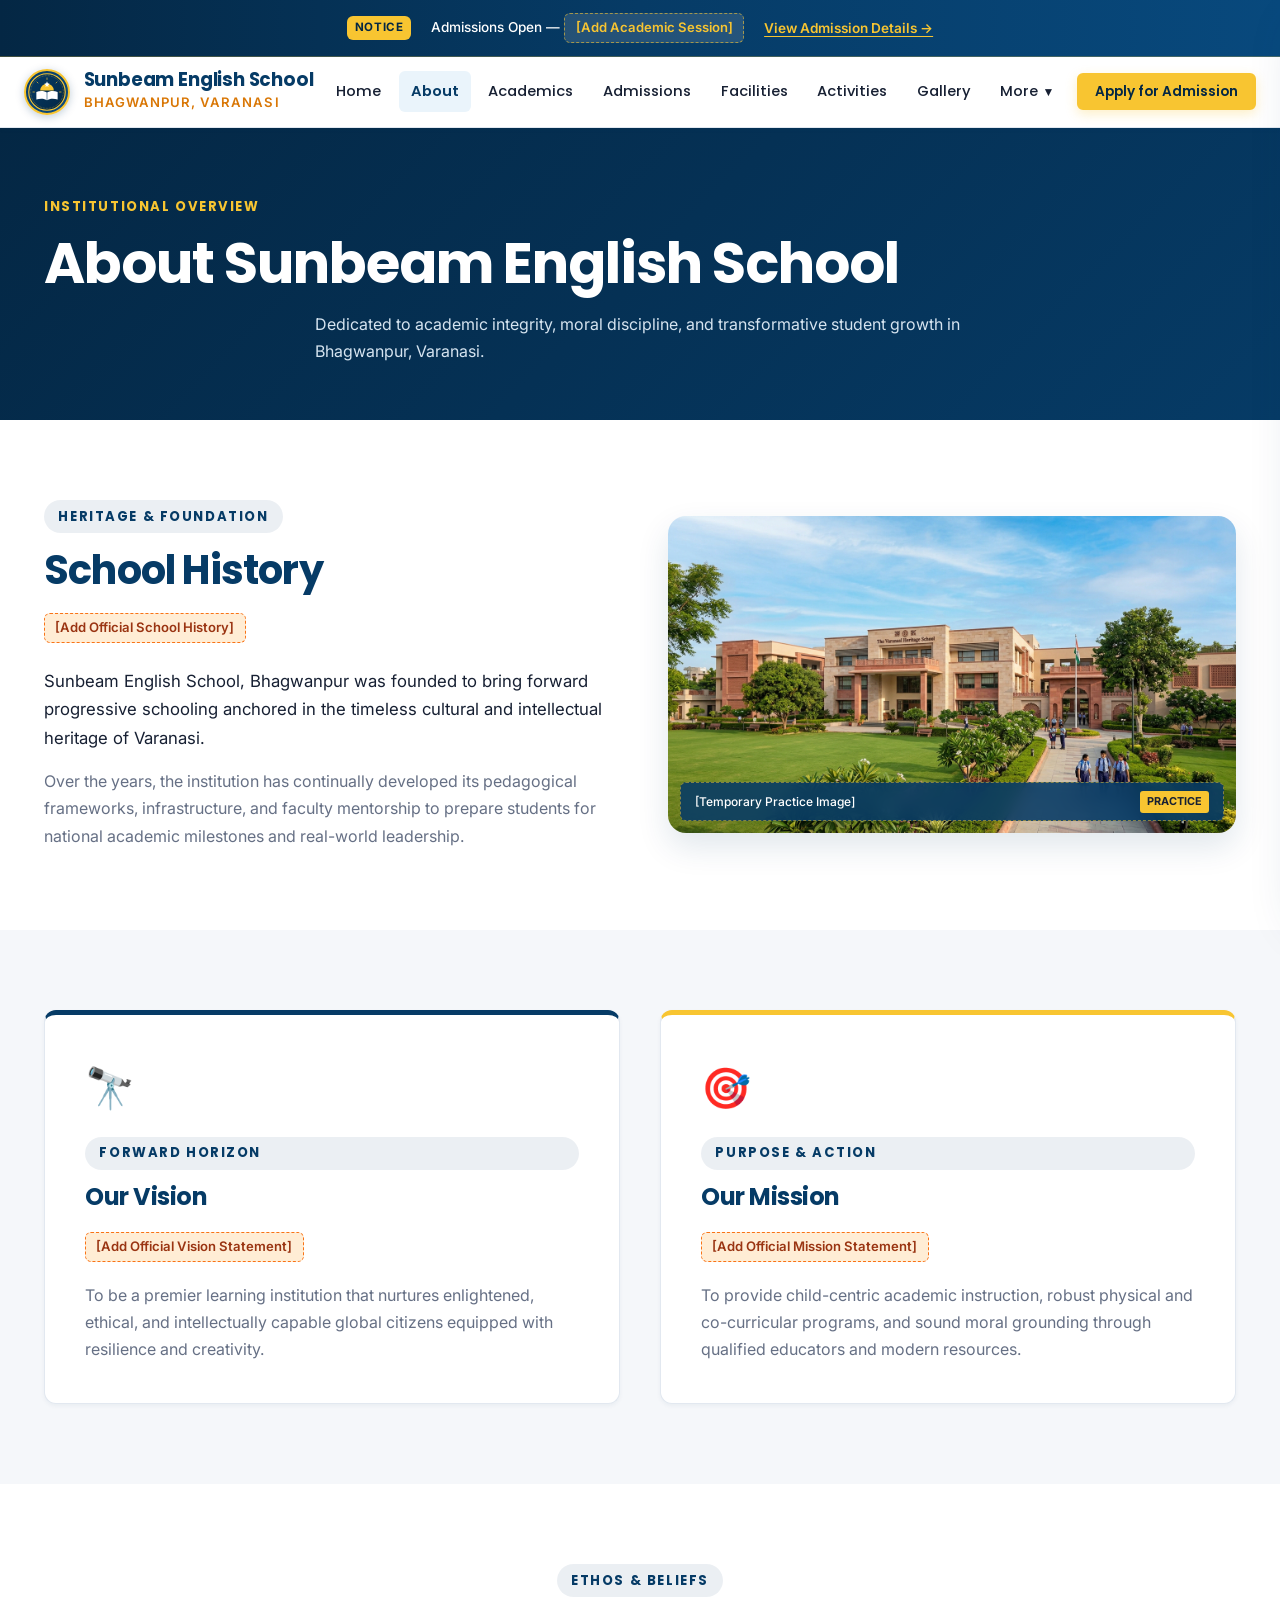
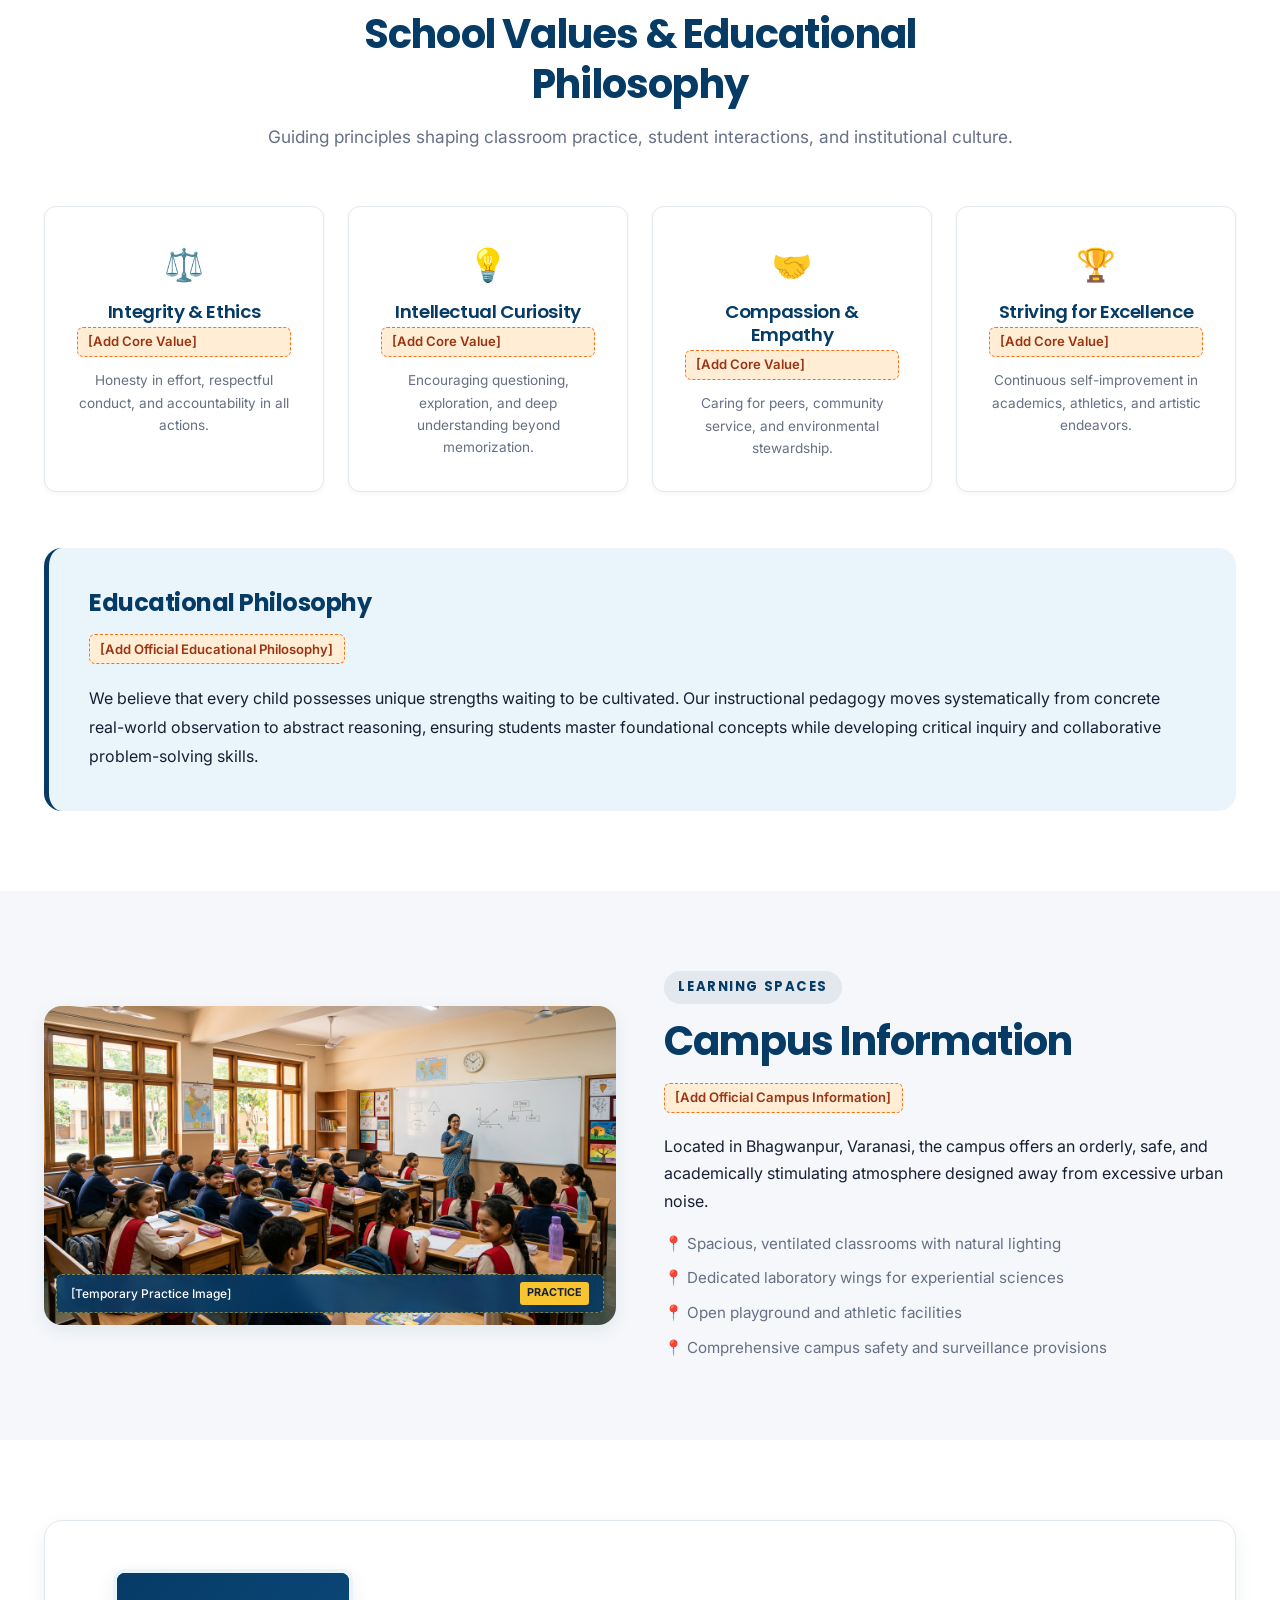
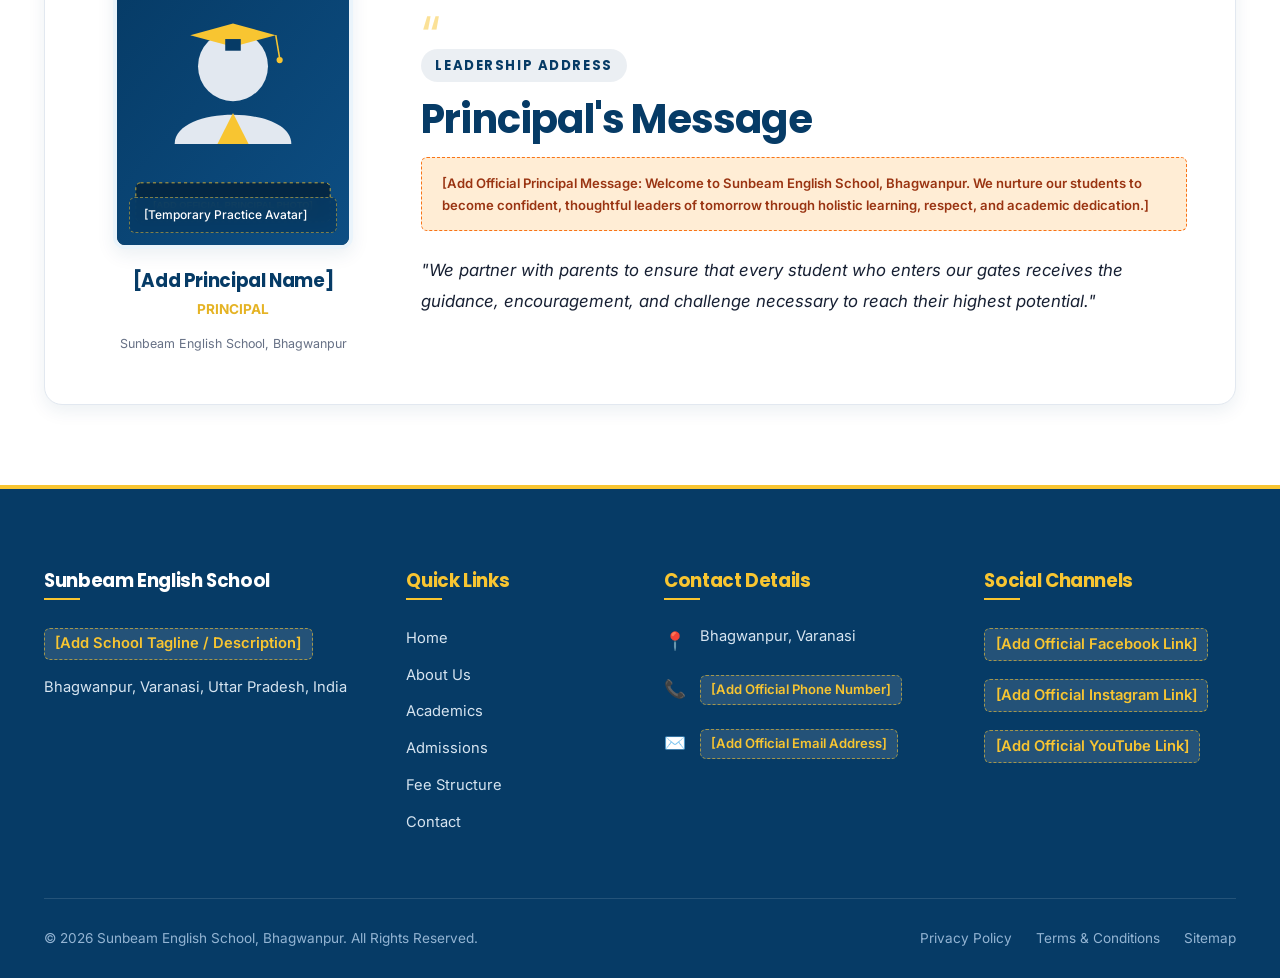
==== about.html @ f104d20b "sunbeam school Add complete school Website" ====
<!DOCTYPE html>
<html lang="en">
<head>
  <meta charset="UTF-8">
  <meta name="viewport" content="width=device-width, initial-scale=1.0">
  <title>About Us | Sunbeam English School, Bhagwanpur, Varanasi</title>
  <meta name="description" content="Learn about Sunbeam English School, Bhagwanpur — our educational philosophy, history, vision, mission, core values, and campus environment.">
  <link rel="canonical" href="https://sunbeambhagwanpur.edu.in/about.html">

  <link rel="preconnect" href="https://fonts.googleapis.com">
  <link rel="preconnect" href="https://fonts.gstatic.com" crossorigin>
  <link href="https://fonts.googleapis.com/css2?family=Inter:wght@400;500;600;700&family=Poppins:wght@500;600;700;800&display=swap" rel="stylesheet">

  <link rel="stylesheet" href="css/style.css">
  <link rel="stylesheet" href="css/components.css">
</head>
<body>
  <!-- Skip Link -->
  <a href="#main-content" class="skip-link">Skip to main content</a>

  <!-- Top Announcement Bar -->
  <div class="announcement-bar" role="region">
    <div class="container announcement-inner">
      <span class="announcement-tag">Notice</span>
      <span>Admissions Open — <strong class="placeholder-tag dark">[Add Academic Session]</strong></span>
      <a href="admissions.html" class="announcement-link">View Admission Details &rarr;</a>
    </div>
  </div>

  <!-- Header -->
  <header class="site-header" id="siteHeader">
    <div class="container-wide header-container">
      <a href="index.html" class="brand-link">
        <div class="brand-crest">
          <img src="assets/images/school_crest.svg" alt="Sunbeam Crest" width="38" height="38">
        </div>
        <div class="brand-text">
          <span class="school-title">Sunbeam English School</span>
          <span class="school-location">Bhagwanpur, Varanasi</span>
        </div>
      </a>

      <nav class="desktop-nav" aria-label="Main Navigation">
        <ul class="nav-menu">
          <li><a href="index.html" class="nav-link">Home</a></li>
          <li><a href="about.html" class="nav-link active">About</a></li>
          <li><a href="academics.html" class="nav-link">Academics</a></li>
          <li><a href="admissions.html" class="nav-link">Admissions</a></li>
          <li><a href="facilities.html" class="nav-link">Facilities</a></li>
          <li><a href="activities.html" class="nav-link">Activities</a></li>
          <li><a href="gallery.html" class="nav-link">Gallery</a></li>
          <li class="has-dropdown">
            <a href="#" class="nav-link dropdown-trigger">More <span style="font-size: 0.75rem;">▼</span></a>
            <ul class="dropdown-menu">
              <li><a href="faculty.html">👨‍🏫 Faculty &amp; Staff</a></li>
              <li><a href="notices.html">📌 Notice Board</a></li>
              <li><a href="fees.html">💳 Fee Structure</a></li>
              <li><a href="contact.html">📞 Contact School</a></li>
            </ul>
          </li>
        </ul>
      </nav>

      <div class="header-actions">
        <a href="admissions.html" class="btn btn-gold btn-sm trigger-admission-modal">Apply for Admission</a>
        <button class="mobile-toggle" aria-label="Open Mobile Menu">&#9776;</button>
      </div>
    </div>
  </header>

  <!-- Mobile Drawer -->
  <div class="mobile-drawer-overlay"></div>
  <aside class="mobile-drawer">
    <div class="drawer-header">
      <div class="brand-text">
        <span class="school-title" style="font-size: 1rem;">Sunbeam English School</span>
        <span class="school-location" style="font-size: 0.75rem;">Bhagwanpur</span>
      </div>
      <button class="drawer-close">&times;</button>
    </div>
    <nav class="drawer-nav">
      <a href="index.html">Home</a>
      <a href="about.html" class="active">About School</a>
      <a href="academics.html">Academics</a>
      <a href="admissions.html">Admissions</a>
      <a href="fees.html">Fee Structure</a>
      <a href="facilities.html">Facilities</a>
      <a href="activities.html">Activities</a>
      <a href="gallery.html">Gallery</a>
      <a href="faculty.html">Faculty Directory</a>
      <a href="notices.html">Notice Board</a>
      <a href="contact.html">Contact Us</a>
    </nav>
  </aside>

  <main id="main-content">
    <!-- Breadcrumb / Page Banner -->
    <section style="background: linear-gradient(135deg, #042744 0%, #063B66 100%); color: #fff; padding: 4rem 0 3.5rem 0;">
      <div class="container text-center">
        <span class="eyebrow eyebrow-gold">INSTITUTIONAL OVERVIEW</span>
        <h1 style="color: #fff; margin-bottom: 0.75rem;">About Sunbeam English School</h1>
        <p style="color: #D6E4F0; max-width: 650px; margin: 0 auto;">
          Dedicated to academic integrity, moral discipline, and transformative student growth in Bhagwanpur, Varanasi.
        </p>
      </div>
    </section>

    <!-- School History -->
    <section class="section">
      <div class="container">
        <div class="grid-2" style="align-items: center; gap: 3.5rem;">
          <div>
            <span class="eyebrow eyebrow-badge">HERITAGE &amp; FOUNDATION</span>
            <h2>School History</h2>
            <div style="margin-bottom: 1.25rem;">
              <span class="placeholder-tag">[Add Official School History]</span>
            </div>
            <p style="color: var(--text-main); font-size: 1.05rem; line-height: 1.7; margin-bottom: 1rem;">
              Sunbeam English School, Bhagwanpur was founded to bring forward progressive schooling anchored in the timeless cultural and intellectual heritage of Varanasi.
            </p>
            <p style="color: var(--text-muted); line-height: 1.7;">
              Over the years, the institution has continually developed its pedagogical frameworks, infrastructure, and faculty mentorship to prepare students for national academic milestones and real-world leadership.
            </p>
          </div>

          <div style="position: relative; border-radius: var(--radius-lg); overflow: hidden; box-shadow: var(--shadow-lg);">
            <img src="assets/images/campus_hero_1790015172423.jpg" alt="Campus grounds">
            <div class="image-placeholder-overlay">
              <span>[Temporary Practice Image]</span>
              <span class="badge">Practice</span>
            </div>
          </div>
        </div>
      </div>
    </section>

    <!-- Vision & Mission -->
    <section class="section section-alt">
      <div class="container">
        <div class="grid-2" style="gap: 2.5rem;">
          <!-- Vision -->
          <div class="card" style="border-top: 5px solid var(--primary); padding: 2.5rem;">
            <div style="font-size: 2.5rem; margin-bottom: 1rem;">🔭</div>
            <span class="eyebrow eyebrow-badge">FORWARD HORIZON</span>
            <h3>Our Vision</h3>
            <div style="margin: 0.5rem 0 1rem 0;">
              <span class="placeholder-tag">[Add Official Vision Statement]</span>
            </div>
            <p style="color: var(--text-muted); line-height: 1.7;">
              To be a premier learning institution that nurtures enlightened, ethical, and intellectually capable global citizens equipped with resilience and creativity.
            </p>
          </div>

          <!-- Mission -->
          <div class="card" style="border-top: 5px solid var(--accent); padding: 2.5rem;">
            <div style="font-size: 2.5rem; margin-bottom: 1rem;">🎯</div>
            <span class="eyebrow eyebrow-badge">PURPOSE &amp; ACTION</span>
            <h3>Our Mission</h3>
            <div style="margin: 0.5rem 0 1rem 0;">
              <span class="placeholder-tag">[Add Official Mission Statement]</span>
            </div>
            <p style="color: var(--text-muted); line-height: 1.7;">
              To provide child-centric academic instruction, robust physical and co-curricular programs, and sound moral grounding through qualified educators and modern resources.
            </p>
          </div>
        </div>
      </div>
    </section>

    <!-- School Values & Educational Philosophy -->
    <section class="section">
      <div class="container">
        <div class="section-header">
          <span class="eyebrow eyebrow-badge">ETHOS &amp; BELIEFS</span>
          <h2>School Values &amp; Educational Philosophy</h2>
          <p class="section-subtitle">
            Guiding principles shaping classroom practice, student interactions, and institutional culture.
          </p>
        </div>

        <div class="grid-4" style="margin-bottom: 3.5rem;">
          <div class="card" style="text-align: center;">
            <div style="font-size: 2rem; margin-bottom: 0.5rem;">⚖️</div>
            <h4>Integrity &amp; Ethics</h4>
            <span class="placeholder-tag">[Add Core Value]</span>
            <p style="font-size: 0.85rem; color: var(--text-muted); margin-top: 0.5rem;">Honesty in effort, respectful conduct, and accountability in all actions.</p>
          </div>

          <div class="card" style="text-align: center;">
            <div style="font-size: 2rem; margin-bottom: 0.5rem;">💡</div>
            <h4>Intellectual Curiosity</h4>
            <span class="placeholder-tag">[Add Core Value]</span>
            <p style="font-size: 0.85rem; color: var(--text-muted); margin-top: 0.5rem;">Encouraging questioning, exploration, and deep understanding beyond memorization.</p>
          </div>

          <div class="card" style="text-align: center;">
            <div style="font-size: 2rem; margin-bottom: 0.5rem;">🤝</div>
            <h4>Compassion &amp; Empathy</h4>
            <span class="placeholder-tag">[Add Core Value]</span>
            <p style="font-size: 0.85rem; color: var(--text-muted); margin-top: 0.5rem;">Caring for peers, community service, and environmental stewardship.</p>
          </div>

          <div class="card" style="text-align: center;">
            <div style="font-size: 2rem; margin-bottom: 0.5rem;">🏆</div>
            <h4>Striving for Excellence</h4>
            <span class="placeholder-tag">[Add Core Value]</span>
            <p style="font-size: 0.85rem; color: var(--text-muted); margin-top: 0.5rem;">Continuous self-improvement in academics, athletics, and artistic endeavors.</p>
          </div>
        </div>

        <!-- Educational Philosophy Highlight -->
        <div style="background: var(--light-blue); padding: 2.5rem; border-radius: var(--radius-lg); border-left: 5px solid var(--primary);">
          <h3 style="color: var(--primary); margin-bottom: 0.75rem;">Educational Philosophy</h3>
          <div style="margin-bottom: 1rem;">
            <span class="placeholder-tag">[Add Official Educational Philosophy]</span>
          </div>
          <p style="color: var(--text-main); font-size: 1rem; line-height: 1.8;">
            We believe that every child possesses unique strengths waiting to be cultivated. Our instructional pedagogy moves systematically from concrete real-world observation to abstract reasoning, ensuring students master foundational concepts while developing critical inquiry and collaborative problem-solving skills.
          </p>
        </div>
      </div>
    </section>

    <!-- Campus Information -->
    <section class="section section-alt">
      <div class="container">
        <div class="grid-2" style="align-items: center; gap: 3rem;">
          <div style="position: relative; border-radius: var(--radius-lg); overflow: hidden; box-shadow: var(--shadow-md);">
            <img src="assets/images/smart_classroom_1790015194824.jpg" alt="Campus and learning space">
            <div class="image-placeholder-overlay">
              <span>[Temporary Practice Image]</span>
              <span class="badge">Practice</span>
            </div>
          </div>

          <div>
            <span class="eyebrow eyebrow-badge">LEARNING SPACES</span>
            <h2>Campus Information</h2>
            <div style="margin-bottom: 1rem;">
              <span class="placeholder-tag">[Add Official Campus Information]</span>
            </div>
            <p style="color: var(--text-main); line-height: 1.7; margin-bottom: 1rem;">
              Located in Bhagwanpur, Varanasi, the campus offers an orderly, safe, and academically stimulating atmosphere designed away from excessive urban noise.
            </p>
            <ul style="list-style: none; display: flex; flex-direction: column; gap: 0.6rem; color: var(--text-muted); font-size: 0.95rem;">
              <li>📍 Spacious, ventilated classrooms with natural lighting</li>
              <li>📍 Dedicated laboratory wings for experiential sciences</li>
              <li>📍 Open playground and athletic facilities</li>
              <li>📍 Comprehensive campus safety and surveillance provisions</li>
            </ul>
          </div>
        </div>
      </div>
    </section>

    <!-- Principal's Message Section -->
    <section class="section" id="principal">
      <div class="container">
        <div class="principal-card">
          <div class="principal-photo-col">
            <div class="principal-photo-frame">
              <img src="assets/images/principal_avatar.svg" alt="Principal Avatar">
              <div class="image-placeholder-overlay">
                <span>[Temporary Practice Avatar]</span>
              </div>
            </div>
            <h3 style="font-size: 1.15rem; margin-bottom: 0.2rem;">[Add Principal Name]</h3>
            <span style="font-size: 0.85rem; font-weight: 700; color: var(--accent-hover); text-transform: uppercase;">Principal</span>
            <div style="margin-top: 0.5rem;">
              <span style="font-size: 0.78rem; color: var(--text-muted);">Sunbeam English School, Bhagwanpur</span>
            </div>
          </div>

          <div>
            <div class="principal-quote-badge">“</div>
            <span class="eyebrow eyebrow-badge">LEADERSHIP ADDRESS</span>
            <h2>Principal's Message</h2>
            <div style="margin-bottom: 1.5rem;">
              <span class="placeholder-tag" style="padding: 0.85rem 1.25rem; display: block; line-height: 1.7; font-style: normal;">
                [Add Official Principal Message: Welcome to Sunbeam English School, Bhagwanpur. We nurture our students to become confident, thoughtful leaders of tomorrow through holistic learning, respect, and academic dedication.]
              </span>
            </div>
            <p class="principal-message-text">
              "We partner with parents to ensure that every student who enters our gates receives the guidance, encouragement, and challenge necessary to reach their highest potential."
            </p>
          </div>
        </div>
      </div>
    </section>
  </main>

  <!-- Footer -->
  <footer class="site-footer">
    <div class="container">
      <div class="footer-grid">
        <div class="footer-col">
          <h4 style="color:#fff;">Sunbeam English School</h4>
          <p class="placeholder-tag dark">[Add School Tagline / Description]</p>
          <p style="margin-top: 0.75rem;">Bhagwanpur, Varanasi, Uttar Pradesh, India</p>
        </div>
        <div class="footer-col">
          <h4>Quick Links</h4>
          <ul class="footer-links">
            <li><a href="index.html">Home</a></li>
            <li><a href="about.html">About Us</a></li>
            <li><a href="academics.html">Academics</a></li>
            <li><a href="admissions.html">Admissions</a></li>
            <li><a href="fees.html">Fee Structure</a></li>
            <li><a href="contact.html">Contact</a></li>
          </ul>
        </div>
        <div class="footer-col">
          <h4>Contact Details</h4>
          <ul class="footer-contact-list">
            <li class="footer-contact-item"><span class="icon">📍</span> Bhagwanpur, Varanasi</li>
            <li class="footer-contact-item"><span class="icon">📞</span> <span class="placeholder-tag dark">[Add Official Phone Number]</span></li>
            <li class="footer-contact-item"><span class="icon">✉️</span> <span class="placeholder-tag dark">[Add Official Email Address]</span></li>
          </ul>
        </div>
        <div class="footer-col">
          <h4>Social Channels</h4>
          <ul class="footer-links">
            <li><a href="#" class="placeholder-tag dark">[Add Official Facebook Link]</a></li>
            <li><a href="#" class="placeholder-tag dark">[Add Official Instagram Link]</a></li>
            <li><a href="#" class="placeholder-tag dark">[Add Official YouTube Link]</a></li>
          </ul>
        </div>
      </div>
      <div class="footer-bottom">
        <div class="footer-bottom-inner">
          <div>&copy; 2026 Sunbeam English School, Bhagwanpur. All Rights Reserved.</div>
          <div class="footer-bottom-links">
            <a href="#">Privacy Policy</a>
            <a href="#">Terms &amp; Conditions</a>
            <a href="#">Sitemap</a>
          </div>
        </div>
      </div>
    </div>
  </footer>

  <script src="js/main.js"></script>
  <script src="js/forms.js"></script>
</body>
</html>
---- css/style.css ----
/* ==========================================================================
   Sunbeam English School, Bhagwanpur — Design System & Core Styles
   Brand: Academic Deep Blue (#063B66), Warm Gold (#F8C531)
   Typography: Poppins (Headings), Inter (Body)
   ========================================================================== */

:root {
  /* Brand Colors */
  --primary: #063B66;
  --primary-dark: #042744;
  --primary-light: #0d4e83;
  --accent: #F8C531;
  --accent-hover: #e5b324;
  --accent-light: #fef5dc;
  --light-blue: #EAF4FB;
  --light-blue-hover: #d7ebf8;
  --white: #FFFFFF;
  --light-neutral: #F5F7FA;
  --surface-alt: #EEF2F6;
  --border-light: #E2E8F0;
  --border-medium: #CBD5E1;
  
  /* Text Colors */
  --text-main: #172033;
  --text-muted: #667085;
  --text-light: #94A3B8;
  --text-inverse: #FFFFFF;
  
  /* Status & Accents */
  --success: #10B981;
  --warning: #F59E0B;
  --info: #0284C7;
  
  /* Typography */
  --font-heading: 'Poppins', -apple-system, BlinkMacSystemFont, 'Segoe UI', Roboto, sans-serif;
  --font-body: 'Inter', -apple-system, BlinkMacSystemFont, 'Segoe UI', Roboto, sans-serif;
  
  /* Spacing */
  --section-py: 5rem;
  --section-py-sm: 3.5rem;
  --container-max: 1240px;
  --container-wide: 1380px;
  
  /* Radii */
  --radius-sm: 6px;
  --radius-md: 12px;
  --radius-lg: 18px;
  --radius-full: 9999px;
  
  /* Shadows */
  --shadow-sm: 0 2px 4px rgba(6, 59, 102, 0.05);
  --shadow-md: 0 6px 18px rgba(6, 59, 102, 0.08);
  --shadow-lg: 0 14px 32px rgba(6, 59, 102, 0.12);
  --shadow-xl: 0 24px 48px rgba(6, 59, 102, 0.16);
  --shadow-gold: 0 6px 20px rgba(248, 197, 49, 0.35);

  /* Transitions */
  --transition-fast: 0.2s cubic-bezier(0.4, 0, 0.2, 1);
  --transition-normal: 0.3s cubic-bezier(0.4, 0, 0.2, 1);
  --transition-slow: 0.5s cubic-bezier(0.4, 0, 0.2, 1);
}

/* CSS Reset & Base */
*, *::before, *::after {
  box-sizing: border-box;
  margin: 0;
  padding: 0;
}

html {
  font-size: 16px;
  scroll-behavior: smooth;
  scroll-padding-top: 5.5rem;
  -webkit-text-size-adjust: 100%;
}

body {
  font-family: var(--font-body);
  font-size: 1rem;
  line-height: 1.65;
  color: var(--text-main);
  background-color: var(--white);
  overflow-x: hidden;
  position: relative;
}

/* Typography Hierarchy */
h1, h2, h3, h4, h5, h6 {
  font-family: var(--font-heading);
  color: var(--primary);
  font-weight: 700;
  line-height: 1.25;
  letter-spacing: -0.02em;
}

h1 {
  font-size: clamp(2.2rem, 4.5vw, 3.5rem);
  font-weight: 700;
}

h2 {
  font-size: clamp(1.75rem, 3.2vw, 2.5rem);
  margin-bottom: 0.85rem;
}

h3 {
  font-size: clamp(1.25rem, 2vw, 1.5rem);
  margin-bottom: 0.5rem;
}

h4 {
  font-size: 1.15rem;
  font-weight: 600;
}

p {
  margin-bottom: 1rem;
}

p:last-child {
  margin-bottom: 0;
}

a {
  color: var(--primary);
  text-decoration: none;
  transition: color var(--transition-fast);
}

a:hover {
  color: var(--primary-light);
}

img {
  max-width: 100%;
  height: auto;
  display: block;
}

button, input, select, textarea {
  font-family: inherit;
  font-size: inherit;
}

/* Layout Utilities */
.container {
  width: 100%;
  max-width: var(--container-max);
  margin-left: auto;
  margin-right: auto;
  padding-left: 1.5rem;
  padding-right: 1.5rem;
}

.container-wide {
  width: 100%;
  max-width: var(--container-wide);
  margin-left: auto;
  margin-right: auto;
  padding-left: 1.5rem;
  padding-right: 1.5rem;
}

.section {
  padding-top: var(--section-py);
  padding-bottom: var(--section-py);
  position: relative;
}

.section-alt {
  background-color: var(--light-neutral);
}

.section-light-blue {
  background-color: var(--light-blue);
}

.section-primary {
  background-color: var(--primary);
  color: var(--text-inverse);
}

.section-primary h1,
.section-primary h2,
.section-primary h3 {
  color: var(--white);
}

.section-header {
  text-align: center;
  max-width: 760px;
  margin: 0 auto 3.5rem auto;
}

.section-header.text-left {
  text-align: left;
  margin-left: 0;
}

.eyebrow {
  display: inline-block;
  font-family: var(--font-heading);
  font-size: 0.82rem;
  font-weight: 700;
  text-transform: uppercase;
  letter-spacing: 0.12em;
  color: var(--primary);
  margin-bottom: 0.75rem;
  position: relative;
}

.eyebrow-gold {
  color: var(--accent);
}

.eyebrow-badge {
  background: rgba(6, 59, 102, 0.08);
  padding: 0.35rem 0.9rem;
  border-radius: var(--radius-full);
}

.section-subtitle {
  color: var(--text-muted);
  font-size: 1.08rem;
  line-height: 1.6;
}

.section-primary .section-subtitle {
  color: #c9ddf0;
}

/* Grids */
.grid-2 {
  display: grid;
  grid-template-columns: repeat(2, 1fr);
  gap: 2rem;
}

.grid-3 {
  display: grid;
  grid-template-columns: repeat(3, 1fr);
  gap: 2rem;
}

.grid-4 {
  display: grid;
  grid-template-columns: repeat(4, 1fr);
  gap: 1.5rem;
}

.grid-5 {
  display: grid;
  grid-template-columns: repeat(5, 1fr);
  gap: 1.25rem;
}

/* Flex Utilities */
.flex { display: flex; }
.flex-col { display: flex; flex-direction: column; }
.items-center { align-items: center; }
.justify-between { justify-content: space-between; }
.justify-center { justify-content: center; }
.gap-1 { gap: 0.5rem; }
.gap-2 { gap: 1rem; }
.gap-3 { gap: 1.5rem; }

/* Standard Placeholder Indicator Style */
.placeholder-tag {
  display: inline-flex;
  align-items: center;
  gap: 0.35rem;
  font-family: var(--font-body);
  font-size: 0.82rem;
  font-weight: 600;
  color: #9A3412;
  background-color: #FFEDD5;
  border: 1px dashed #F97316;
  padding: 0.2rem 0.65rem;
  border-radius: var(--radius-sm);
  margin: 0.25rem 0;
  cursor: help;
  user-select: all;
  transition: all var(--transition-fast);
}

.placeholder-tag:hover {
  background-color: #FED7AA;
  border-color: #EA580C;
}

.placeholder-tag.dark {
  background-color: rgba(255, 255, 255, 0.12);
  border-color: rgba(248, 197, 49, 0.6);
  color: var(--accent);
}

.image-placeholder-overlay {
  position: absolute;
  bottom: 0.75rem;
  left: 0.75rem;
  right: 0.75rem;
  background: rgba(6, 59, 102, 0.88);
  backdrop-filter: blur(8px);
  color: var(--white);
  padding: 0.45rem 0.85rem;
  border-radius: var(--radius-sm);
  font-size: 0.75rem;
  font-weight: 500;
  display: flex;
  align-items: center;
  justify-content: space-between;
  border: 1px dashed rgba(248, 197, 49, 0.5);
  pointer-events: none;
  z-index: 2;
}

.image-placeholder-overlay span.badge {
  background: var(--accent);
  color: var(--text-main);
  padding: 0.15rem 0.45rem;
  font-size: 0.68rem;
  font-weight: 700;
  border-radius: 3px;
  text-transform: uppercase;
}

/* Accessibility Skip Link */
.skip-link {
  position: absolute;
  top: -100px;
  left: 1rem;
  background: var(--accent);
  color: var(--primary-dark);
  font-weight: 700;
  padding: 0.75rem 1.25rem;
  z-index: 10000;
  border-radius: var(--radius-sm);
  transition: top var(--transition-fast);
}

.skip-link:focus {
  top: 1rem;
}
---- css/components.css ----
/* ==========================================================================
   Sunbeam English School, Bhagwanpur — UI Component System
   ========================================================================== */

/* --------------------------------------------------------------------------
   1. Announcement Bar
   -------------------------------------------------------------------------- */
.announcement-bar {
  background: linear-gradient(90deg, #042744 0%, #063B66 50%, #08497d 100%);
  color: var(--white);
  padding: 0.55rem 1.5rem;
  font-size: 0.85rem;
  font-weight: 500;
  border-bottom: 1px solid rgba(248, 197, 49, 0.25);
  position: relative;
  z-index: 1010;
}

.announcement-inner {
  display: flex;
  align-items: center;
  justify-content: center;
  gap: 1.25rem;
  flex-wrap: wrap;
  text-align: center;
}

.announcement-tag {
  background: var(--accent);
  color: var(--primary-dark);
  font-weight: 700;
  font-size: 0.72rem;
  padding: 0.15rem 0.5rem;
  border-radius: var(--radius-sm);
  text-transform: uppercase;
  letter-spacing: 0.05em;
}

.announcement-link {
  color: var(--accent);
  font-weight: 600;
  display: inline-flex;
  align-items: center;
  gap: 0.25rem;
  text-decoration: underline;
  text-underline-offset: 3px;
  transition: color var(--transition-fast);
}

.announcement-link:hover {
  color: #fff;
}

/* --------------------------------------------------------------------------
   2. Sticky Header & Navigation
   -------------------------------------------------------------------------- */
.site-header {
  position: sticky;
  top: 0;
  left: 0;
  right: 0;
  background-color: rgba(255, 255, 255, 0.98);
  backdrop-filter: blur(12px);
  -webkit-backdrop-filter: blur(12px);
  box-shadow: var(--shadow-sm);
  z-index: 1000;
  transition: all var(--transition-normal);
  border-bottom: 1px solid var(--border-light);
}

.site-header.scrolled {
  box-shadow: var(--shadow-md);
  padding-top: 0.2rem;
  padding-bottom: 0.2rem;
}

.header-container {
  display: flex;
  align-items: center;
  justify-content: space-between;
  padding-top: 0.75rem;
  padding-bottom: 0.75rem;
}

/* Brand Identity */
.brand-link {
  display: flex;
  align-items: center;
  gap: 0.85rem;
  text-decoration: none;
}

.brand-crest {
  width: 46px;
  height: 46px;
  background: linear-gradient(135deg, var(--primary) 0%, #0d4e83 100%);
  border: 2px solid var(--accent);
  border-radius: 50%;
  display: flex;
  align-items: center;
  justify-content: center;
  color: var(--accent);
  font-weight: 800;
  font-size: 1.25rem;
  box-shadow: 0 2px 8px rgba(6, 59, 102, 0.25);
  flex-shrink: 0;
}

.brand-text {
  display: flex;
  flex-direction: column;
}

.school-title {
  font-family: var(--font-heading);
  font-size: 1.15rem;
  font-weight: 700;
  color: var(--primary);
  line-height: 1.15;
  letter-spacing: -0.01em;
}

.school-location {
  font-size: 0.82rem;
  font-weight: 600;
  color: #D97706; /* warm gold/amber */
  letter-spacing: 0.08em;
  text-transform: uppercase;
  margin-top: 0.1rem;
}

/* Navigation Menu */
.nav-menu {
  display: flex;
  align-items: center;
  gap: 0.35rem;
  list-style: none;
}

.nav-link {
  font-family: var(--font-heading);
  font-size: 0.92rem;
  font-weight: 500;
  color: var(--text-main);
  padding: 0.5rem 0.75rem;
  border-radius: var(--radius-sm);
  transition: all var(--transition-fast);
  display: inline-flex;
  align-items: center;
  gap: 0.25rem;
}

.nav-link:hover,
.nav-link.active {
  color: var(--primary);
  background-color: var(--light-blue);
}

.nav-link.active {
  font-weight: 600;
}

/* Dropdown Menu */
.has-dropdown {
  position: relative;
}

.dropdown-trigger {
  cursor: pointer;
}

.dropdown-menu {
  position: absolute;
  top: 100%;
  right: 0;
  background: var(--white);
  border: 1px solid var(--border-light);
  border-radius: var(--radius-md);
  box-shadow: var(--shadow-lg);
  min-width: 220px;
  padding: 0.5rem;
  list-style: none;
  opacity: 0;
  visibility: hidden;
  transform: translateY(10px);
  transition: all var(--transition-normal);
  z-index: 1001;
}

.has-dropdown:hover .dropdown-menu,
.has-dropdown:focus-within .dropdown-menu {
  opacity: 1;
  visibility: visible;
  transform: translateY(4px);
}

.dropdown-menu a {
  display: flex;
  align-items: center;
  gap: 0.5rem;
  padding: 0.6rem 0.85rem;
  border-radius: var(--radius-sm);
  color: var(--text-main);
  font-size: 0.88rem;
  font-weight: 500;
  transition: all var(--transition-fast);
}

.dropdown-menu a:hover {
  background-color: var(--light-blue);
  color: var(--primary);
  padding-left: 1rem;
}

/* Header Actions */
.header-actions {
  display: flex;
  align-items: center;
  gap: 1rem;
}

.mobile-toggle {
  display: none;
  background: none;
  border: none;
  font-size: 1.5rem;
  color: var(--primary);
  cursor: pointer;
  padding: 0.35rem;
  line-height: 1;
}

/* Mobile Drawer Overlay */
.mobile-drawer-overlay {
  position: fixed;
  top: 0;
  left: 0;
  width: 100%;
  height: 100%;
  background: rgba(6, 59, 102, 0.6);
  backdrop-filter: blur(4px);
  opacity: 0;
  visibility: hidden;
  transition: all var(--transition-normal);
  z-index: 1050;
}

.mobile-drawer {
  position: fixed;
  top: 0;
  right: -320px;
  width: 300px;
  height: 100%;
  background: var(--white);
  box-shadow: var(--shadow-xl);
  z-index: 1060;
  display: flex;
  flex-direction: column;
  transition: right var(--transition-normal);
  overflow-y: auto;
  padding: 1.5rem;
}

.mobile-drawer.open {
  right: 0;
}

.mobile-drawer-overlay.open {
  opacity: 1;
  visibility: visible;
}

.drawer-header {
  display: flex;
  align-items: center;
  justify-content: space-between;
  padding-bottom: 1rem;
  border-bottom: 1px solid var(--border-light);
  margin-bottom: 1.5rem;
}

.drawer-close {
  background: none;
  border: none;
  font-size: 1.5rem;
  color: var(--text-muted);
  cursor: pointer;
}

.drawer-nav {
  display: flex;
  flex-direction: column;
  gap: 0.5rem;
}

.drawer-nav a {
  padding: 0.75rem 1rem;
  border-radius: var(--radius-sm);
  font-weight: 500;
  color: var(--text-main);
}

.drawer-nav a:hover,
.drawer-nav a.active {
  background: var(--light-blue);
  color: var(--primary);
}

.drawer-cta {
  margin-top: 1.5rem;
}

/* --------------------------------------------------------------------------
   3. Buttons & CTAs
   -------------------------------------------------------------------------- */
.btn {
  display: inline-flex;
  align-items: center;
  justify-content: center;
  gap: 0.5rem;
  font-family: var(--font-heading);
  font-weight: 600;
  font-size: 0.95rem;
  padding: 0.75rem 1.6rem;
  border-radius: var(--radius-sm);
  border: 2px solid transparent;
  cursor: pointer;
  transition: all var(--transition-fast);
  text-decoration: none;
  line-height: 1.25;
  white-space: nowrap;
}

.btn-gold,
.btn-primary-cta {
  background-color: var(--accent);
  color: var(--primary-dark);
  border-color: var(--accent);
  box-shadow: 0 4px 12px rgba(248, 197, 49, 0.28);
}

.btn-gold:hover,
.btn-primary-cta:hover {
  background-color: var(--accent-hover);
  border-color: var(--accent-hover);
  color: #000;
  box-shadow: var(--shadow-gold);
  transform: translateY(-2px);
}

.btn-primary {
  background-color: var(--primary);
  color: var(--white);
  border-color: var(--primary);
}

.btn-primary:hover {
  background-color: var(--primary-light);
  border-color: var(--primary-light);
  color: var(--white);
  transform: translateY(-2px);
  box-shadow: var(--shadow-md);
}

.btn-outline {
  background-color: transparent;
  color: var(--primary);
  border-color: var(--primary);
}

.btn-outline:hover {
  background-color: var(--primary);
  color: var(--white);
  transform: translateY(-2px);
}

.btn-outline-white {
  background-color: transparent;
  color: var(--white);
  border-color: rgba(255, 255, 255, 0.85);
}

.btn-outline-white:hover {
  background-color: var(--white);
  color: var(--primary);
  transform: translateY(-2px);
}

.btn-sm {
  padding: 0.5rem 1rem;
  font-size: 0.85rem;
}

.btn-lg {
  padding: 0.95rem 2.2rem;
  font-size: 1.05rem;
}

.btn-block {
  width: 100%;
}

/* --------------------------------------------------------------------------
   4. Hero Section (Two-Layer Composition)
   -------------------------------------------------------------------------- */
.hero-section {
  position: relative;
  background: linear-gradient(135deg, #031F37 0%, #063B66 50%, #09477B 100%);
  color: var(--white);
  padding: 5rem 0 6rem 0;
  overflow: hidden;
}

.hero-pattern {
  position: absolute;
  top: 0;
  left: 0;
  right: 0;
  bottom: 0;
  background-image: radial-gradient(rgba(248, 197, 49, 0.08) 1px, transparent 1px), radial-gradient(rgba(255, 255, 255, 0.04) 1px, transparent 1px);
  background-size: 40px 40px;
  background-position: 0 0, 20px 20px;
  pointer-events: none;
}

.hero-grid {
  display: grid;
  grid-template-columns: 1.15fr 0.85fr;
  gap: 3.5rem;
  align-items: center;
  position: relative;
  z-index: 1;
}

.hero-content {
  max-width: 640px;
}

.hero-eyebrow {
  display: inline-flex;
  align-items: center;
  gap: 0.5rem;
  font-family: var(--font-heading);
  font-size: 0.85rem;
  font-weight: 700;
  letter-spacing: 0.18em;
  color: var(--accent);
  text-transform: uppercase;
  margin-bottom: 1.25rem;
}

.hero-title {
  color: var(--white);
  font-size: clamp(2.4rem, 4.2vw, 3.6rem);
  font-weight: 700;
  line-height: 1.15;
  margin-bottom: 1.25rem;
}

.hero-title span.highlight-gold {
  color: var(--accent);
  display: inline-block;
  position: relative;
}

.hero-title span.highlight-gold::after {
  content: "";
  position: absolute;
  bottom: 4px;
  left: 0;
  width: 100%;
  height: 4px;
  background: rgba(248, 197, 49, 0.4);
  border-radius: 2px;
}

.hero-desc {
  font-size: 1.15rem;
  color: #D6E4F0;
  line-height: 1.65;
  margin-bottom: 2.25rem;
}

.hero-actions {
  display: flex;
  align-items: center;
  gap: 1.25rem;
  flex-wrap: wrap;
}

.hero-visual-card {
  position: relative;
  border-radius: var(--radius-lg);
  overflow: hidden;
  box-shadow: 0 20px 45px rgba(0, 0, 0, 0.45);
  border: 3px solid rgba(248, 197, 49, 0.35);
  background: #042744;
  aspect-ratio: 4 / 3;
  display: flex;
  align-items: center;
  justify-content: center;
}

.hero-visual-card img {
  width: 100%;
  height: 100%;
  object-fit: cover;
  transition: transform var(--transition-slow);
}

.hero-visual-card:hover img {
  transform: scale(1.03);
}

/* --------------------------------------------------------------------------
   5. Cards (Quick Links, Academics, Facilities, etc.)
   -------------------------------------------------------------------------- */
.card {
  background: var(--white);
  border-radius: var(--radius-md);
  border: 1px solid var(--border-light);
  padding: 2rem;
  box-shadow: var(--shadow-sm);
  transition: all var(--transition-normal);
  position: relative;
  display: flex;
  flex-direction: column;
}

.card:hover {
  box-shadow: var(--shadow-lg);
  transform: translateY(-4px);
  border-color: rgba(6, 59, 102, 0.2);
}

.card img {
  transition: transform var(--transition-slow);
}

.card:hover img {
  transform: scale(1.05);
}

/* Quick Link Cards */
.quick-link-card {
  text-align: center;
  padding: 2.2rem 1.5rem;
  border-radius: var(--radius-md);
  background: var(--white);
  border: 1px solid var(--border-light);
  box-shadow: var(--shadow-sm);
  transition: all var(--transition-normal);
  display: flex;
  flex-direction: column;
  align-items: center;
  text-decoration: none;
}

.quick-link-card:hover {
  transform: translateY(-6px);
  box-shadow: var(--shadow-lg);
  border-color: var(--accent);
}

.quick-link-icon {
  width: 64px;
  height: 64px;
  border-radius: 50%;
  background: var(--light-blue);
  color: var(--primary);
  display: flex;
  align-items: center;
  justify-content: center;
  font-size: 1.75rem;
  margin-bottom: 1.25rem;
  transition: all var(--transition-fast);
}

.quick-link-card:hover .quick-link-icon {
  background: var(--primary);
  color: var(--accent);
}

.quick-link-title {
  font-size: 1.15rem;
  font-weight: 700;
  color: var(--primary);
  margin-bottom: 0.5rem;
}

.quick-link-desc {
  font-size: 0.88rem;
  color: var(--text-muted);
  line-height: 1.45;
}

/* Academic Division Cards */
.academic-card {
  background: var(--white);
  border-radius: var(--radius-md);
  border-top: 4px solid var(--primary);
  border-left: 1px solid var(--border-light);
  border-right: 1px solid var(--border-light);
  border-bottom: 1px solid var(--border-light);
  padding: 2rem 1.75rem;
  display: flex;
  flex-direction: column;
  box-shadow: var(--shadow-sm);
  transition: all var(--transition-normal);
}

.academic-card:hover {
  transform: translateY(-5px);
  box-shadow: var(--shadow-lg);
  border-top-color: var(--accent);
}

.academic-badge {
  display: inline-block;
  font-size: 0.75rem;
  font-weight: 700;
  color: var(--primary);
  background: var(--light-blue);
  padding: 0.25rem 0.65rem;
  border-radius: var(--radius-full);
  margin-bottom: 1rem;
  align-self: flex-start;
}

/* Facility Image Cards */
.facility-card {
  background: var(--white);
  border-radius: var(--radius-md);
  overflow: hidden;
  border: 1px solid var(--border-light);
  box-shadow: var(--shadow-sm);
  transition: all var(--transition-normal);
  display: flex;
  flex-direction: column;
}

.facility-card:hover {
  transform: translateY(-5px);
  box-shadow: var(--shadow-lg);
}

.facility-img-wrapper {
  position: relative;
  aspect-ratio: 16 / 10;
  overflow: hidden;
  background: #042744;
}

.facility-img-wrapper img {
  width: 100%;
  height: 100%;
  object-fit: cover;
  transition: transform var(--transition-slow);
}

.facility-card:hover .facility-img-wrapper img {
  transform: scale(1.05);
}

.facility-content {
  padding: 1.5rem;
  flex-grow: 1;
  display: flex;
  flex-direction: column;
}

/* Notice Card & Board */
.notice-board-container {
  background: var(--white);
  border-radius: var(--radius-lg);
  border: 1px solid var(--border-light);
  box-shadow: var(--shadow-md);
  overflow: hidden;
}

.notice-tabs {
  display: flex;
  gap: 0.5rem;
  padding: 1.25rem 1.5rem;
  background: var(--light-neutral);
  border-bottom: 1px solid var(--border-light);
  overflow-x: auto;
  scrollbar-width: thin;
}

.notice-tab-btn {
  background: var(--white);
  border: 1px solid var(--border-light);
  padding: 0.5rem 1.1rem;
  border-radius: var(--radius-full);
  font-family: var(--font-heading);
  font-size: 0.85rem;
  font-weight: 600;
  color: var(--text-main);
  cursor: pointer;
  transition: all var(--transition-fast);
  white-space: nowrap;
}

.notice-tab-btn:hover {
  background: var(--light-blue);
  color: var(--primary);
}

.notice-tab-btn.active {
  background: var(--primary);
  color: var(--white);
  border-color: var(--primary);
}

.notice-list {
  padding: 1.5rem;
  display: flex;
  flex-direction: column;
  gap: 1rem;
}

.notice-item {
  display: flex;
  align-items: flex-start;
  gap: 1.25rem;
  padding: 1.25rem;
  border-radius: var(--radius-md);
  background: var(--light-neutral);
  border: 1px solid var(--border-light);
  transition: all var(--transition-fast);
}

.notice-item:hover {
  background: var(--white);
  border-color: var(--primary);
  box-shadow: var(--shadow-sm);
  transform: translateX(4px);
}

.notice-date-box {
  background: var(--primary);
  color: var(--white);
  padding: 0.6rem 0.8rem;
  border-radius: var(--radius-sm);
  text-align: center;
  min-width: 68px;
  flex-shrink: 0;
}

.notice-date-day {
  font-family: var(--font-heading);
  font-size: 1.35rem;
  font-weight: 700;
  line-height: 1;
  color: var(--accent);
}

.notice-date-month {
  font-size: 0.72rem;
  font-weight: 600;
  text-transform: uppercase;
  letter-spacing: 0.05em;
  margin-top: 0.2rem;
}

.notice-details {
  flex-grow: 1;
}

.notice-category-badge {
  display: inline-block;
  font-size: 0.72rem;
  font-weight: 700;
  text-transform: uppercase;
  color: var(--primary);
  background: var(--light-blue);
  padding: 0.15rem 0.5rem;
  border-radius: var(--radius-sm);
  margin-bottom: 0.35rem;
}

.notice-title {
  font-size: 1.05rem;
  font-weight: 700;
  color: var(--primary);
  margin-bottom: 0.35rem;
}

.notice-desc {
  font-size: 0.88rem;
  color: var(--text-muted);
}

/* --------------------------------------------------------------------------
   6. Gallery & Lightbox
   -------------------------------------------------------------------------- */
.gallery-filters {
  display: flex;
  align-items: center;
  justify-content: center;
  gap: 0.75rem;
  margin-bottom: 2.5rem;
  flex-wrap: wrap;
}

.gallery-filter-btn {
  background: var(--white);
  border: 1px solid var(--border-light);
  padding: 0.55rem 1.25rem;
  border-radius: var(--radius-full);
  font-family: var(--font-heading);
  font-size: 0.88rem;
  font-weight: 600;
  color: var(--text-main);
  cursor: pointer;
  transition: all var(--transition-fast);
}

.gallery-filter-btn:hover {
  background: var(--light-blue);
  color: var(--primary);
}

.gallery-filter-btn.active {
  background: var(--primary);
  color: var(--white);
  border-color: var(--primary);
}

.gallery-grid {
  display: grid;
  grid-template-columns: repeat(3, 1fr);
  gap: 1.5rem;
}

.gallery-item {
  position: relative;
  border-radius: var(--radius-md);
  overflow: hidden;
  aspect-ratio: 4 / 3;
  cursor: pointer;
  box-shadow: var(--shadow-sm);
  background: #042744;
}

.gallery-item img {
  width: 100%;
  height: 100%;
  object-fit: cover;
  transition: transform var(--transition-slow);
}

.gallery-item:hover img {
  transform: scale(1.08);
}

.gallery-overlay {
  position: absolute;
  top: 0;
  left: 0;
  right: 0;
  bottom: 0;
  background: linear-gradient(to top, rgba(6, 59, 102, 0.9) 0%, rgba(6, 59, 102, 0.2) 60%, transparent 100%);
  opacity: 0;
  transition: opacity var(--transition-normal);
  display: flex;
  flex-direction: column;
  justify-content: flex-end;
  padding: 1.5rem;
  color: var(--white);
}

.gallery-item:hover .gallery-overlay {
  opacity: 1;
}

.gallery-overlay h4 {
  color: var(--white);
  font-size: 1.1rem;
  margin-bottom: 0.25rem;
}

.gallery-overlay span {
  color: var(--accent);
  font-size: 0.82rem;
  font-weight: 500;
}

/* Lightbox Modal */
.lightbox-modal {
  position: fixed;
  top: 0;
  left: 0;
  width: 100%;
  height: 100%;
  background: rgba(4, 39, 68, 0.95);
  backdrop-filter: blur(10px);
  z-index: 2000;
  display: none;
  align-items: center;
  justify-content: center;
  padding: 2rem;
}

.lightbox-modal.active {
  display: flex;
}

.lightbox-container {
  position: relative;
  max-width: 960px;
  max-height: 88vh;
  display: flex;
  flex-direction: column;
  align-items: center;
}

.lightbox-img-wrapper {
  max-height: 75vh;
  position: relative;
  border-radius: var(--radius-md);
  overflow: hidden;
  box-shadow: var(--shadow-xl);
}

.lightbox-img {
  max-width: 100%;
  max-height: 75vh;
  object-fit: contain;
  display: block;
}

.lightbox-caption {
  margin-top: 1rem;
  color: var(--white);
  text-align: center;
  font-size: 1rem;
}

.lightbox-close {
  position: absolute;
  top: -2.5rem;
  right: 0;
  background: none;
  border: none;
  color: var(--white);
  font-size: 2rem;
  cursor: pointer;
  line-height: 1;
}

.lightbox-prev,
.lightbox-next {
  position: absolute;
  top: 50%;
  transform: translateY(-50%);
  background: rgba(255, 255, 255, 0.15);
  color: var(--white);
  border: none;
  width: 48px;
  height: 48px;
  border-radius: 50%;
  font-size: 1.5rem;
  display: flex;
  align-items: center;
  justify-content: center;
  cursor: pointer;
  transition: all var(--transition-fast);
}

.lightbox-prev:hover,
.lightbox-next:hover {
  background: var(--accent);
  color: var(--primary-dark);
}

.lightbox-prev { left: -60px; }
.lightbox-next { right: -60px; }

/* --------------------------------------------------------------------------
   7. Principal Message Component
   -------------------------------------------------------------------------- */
.principal-card {
  background: var(--white);
  border-radius: var(--radius-lg);
  border: 1px solid var(--border-light);
  box-shadow: var(--shadow-md);
  padding: 3rem;
  display: grid;
  grid-template-columns: 280px 1fr;
  gap: 3rem;
  align-items: center;
}

.principal-photo-col {
  position: relative;
  text-align: center;
}

.principal-photo-frame {
  width: 240px;
  height: 280px;
  border-radius: var(--radius-md);
  overflow: hidden;
  background: #042744;
  margin: 0 auto 1.25rem auto;
  border: 4px solid var(--light-blue);
  box-shadow: var(--shadow-md);
  position: relative;
}

.principal-photo-frame img {
  width: 100%;
  height: 100%;
  object-fit: cover;
}

.principal-quote-badge {
  font-size: 3.5rem;
  line-height: 1;
  color: var(--accent);
  opacity: 0.5;
  margin-bottom: -1rem;
}

.principal-message-text {
  font-size: 1.05rem;
  line-height: 1.8;
  color: var(--text-main);
  font-style: italic;
  margin-bottom: 1.5rem;
}

/* --------------------------------------------------------------------------
   8. FAQ Accordion
   -------------------------------------------------------------------------- */
.faq-accordion {
  max-width: 860px;
  margin: 0 auto;
  display: flex;
  flex-direction: column;
  gap: 1rem;
}

.faq-item {
  background: var(--white);
  border-radius: var(--radius-md);
  border: 1px solid var(--border-light);
  box-shadow: var(--shadow-sm);
  overflow: hidden;
  transition: all var(--transition-fast);
}

.faq-item.active {
  border-color: var(--primary);
  box-shadow: var(--shadow-md);
}

.faq-header {
  width: 100%;
  padding: 1.25rem 1.75rem;
  background: none;
  border: none;
  text-align: left;
  display: flex;
  align-items: center;
  justify-content: space-between;
  cursor: pointer;
  font-family: var(--font-heading);
  font-size: 1.08rem;
  font-weight: 600;
  color: var(--primary);
  gap: 1rem;
}

.faq-icon {
  font-size: 1.25rem;
  font-weight: 700;
  color: var(--accent-hover);
  transition: transform var(--transition-fast);
  flex-shrink: 0;
}

.faq-item.active .faq-icon {
  transform: rotate(45deg);
  color: var(--primary);
}

.faq-body {
  max-height: 0;
  overflow: hidden;
  transition: max-height var(--transition-normal);
  background-color: var(--light-neutral);
}

.faq-content {
  padding: 1.25rem 1.75rem 1.5rem 1.75rem;
  color: var(--text-main);
  line-height: 1.65;
  border-top: 1px solid var(--border-light);
}

/* --------------------------------------------------------------------------
   9. Forms (Admission & Contact)
   -------------------------------------------------------------------------- */
.form-card {
  background: var(--white);
  border-radius: var(--radius-lg);
  padding: 2.5rem;
  box-shadow: var(--shadow-md);
  border: 1px solid var(--border-light);
}

.form-group {
  margin-bottom: 1.25rem;
}

.form-label {
  display: block;
  font-family: var(--font-heading);
  font-size: 0.9rem;
  font-weight: 600;
  color: var(--primary);
  margin-bottom: 0.4rem;
}

.form-label span.req {
  color: #DC2626;
}

.form-control {
  width: 100%;
  padding: 0.75rem 1rem;
  border-radius: var(--radius-sm);
  border: 1px solid var(--border-medium);
  font-size: 0.95rem;
  color: var(--text-main);
  background-color: var(--white);
  transition: all var(--transition-fast);
}

.form-control:focus {
  outline: none;
  border-color: var(--primary);
  box-shadow: 0 0 0 3px rgba(6, 59, 102, 0.12);
}

.form-control.is-invalid {
  border-color: #DC2626;
}

.invalid-feedback {
  color: #DC2626;
  font-size: 0.8rem;
  margin-top: 0.35rem;
  display: none;
}

.form-control.is-invalid + .invalid-feedback {
  display: block;
}

/* --------------------------------------------------------------------------
   10. Tables (Fee Structure & Schedules)
   -------------------------------------------------------------------------- */
.table-responsive {
  width: 100%;
  overflow-x: auto;
  background: var(--white);
  border-radius: var(--radius-md);
  box-shadow: var(--shadow-sm);
  border: 1px solid var(--border-light);
  margin-bottom: 2rem;
}

.table-custom {
  width: 100%;
  border-collapse: collapse;
  text-align: left;
}

.table-custom th {
  background-color: var(--primary);
  color: var(--white);
  font-family: var(--font-heading);
  font-size: 0.92rem;
  font-weight: 600;
  padding: 1rem 1.25rem;
  letter-spacing: 0.02em;
}

.table-custom td {
  padding: 1rem 1.25rem;
  border-bottom: 1px solid var(--border-light);
  font-size: 0.92rem;
  color: var(--text-main);
}

.table-custom tr:last-child td {
  border-bottom: none;
}

.table-custom tr:nth-child(even) td {
  background-color: var(--light-neutral);
}

/* --------------------------------------------------------------------------
   11. Footer
   -------------------------------------------------------------------------- */
.site-footer {
  background-color: var(--primary);
  color: var(--text-inverse);
  padding-top: 5rem;
  border-top: 4px solid var(--accent);
}

.footer-grid {
  display: grid;
  grid-template-columns: 1.5fr 1fr 1.3fr 1.2fr;
  gap: 3rem;
  margin-bottom: 4rem;
}

.footer-col h4 {
  color: var(--accent);
  font-size: 1.15rem;
  font-weight: 700;
  margin-bottom: 1.5rem;
  position: relative;
  padding-bottom: 0.5rem;
}

.footer-col h4::after {
  content: "";
  position: absolute;
  bottom: 0;
  left: 0;
  width: 36px;
  height: 2px;
  background: var(--accent);
}

.footer-col p {
  color: #D6E4F0;
  font-size: 0.92rem;
  line-height: 1.6;
}

.footer-links {
  list-style: none;
  display: flex;
  flex-direction: column;
  gap: 0.65rem;
}

.footer-links a {
  color: #D6E4F0;
  font-size: 0.92rem;
  display: inline-flex;
  align-items: center;
  gap: 0.4rem;
  transition: all var(--transition-fast);
}

.footer-links a:hover {
  color: var(--accent);
  transform: translateX(3px);
}

.footer-contact-list {
  list-style: none;
  display: flex;
  flex-direction: column;
  gap: 1rem;
}

.footer-contact-item {
  display: flex;
  gap: 0.85rem;
  color: #D6E4F0;
  font-size: 0.92rem;
}

.footer-contact-item .icon {
  color: var(--accent);
  font-size: 1.1rem;
  flex-shrink: 0;
  margin-top: 0.15rem;
}

.footer-bottom {
  border-top: 1px solid rgba(255, 255, 255, 0.12);
  padding: 1.75rem 0;
  text-align: center;
  font-size: 0.85rem;
  color: #93B4D3;
}

.footer-bottom-inner {
  display: flex;
  align-items: center;
  justify-content: space-between;
  flex-wrap: wrap;
  gap: 1rem;
}

.footer-bottom-links {
  display: flex;
  gap: 1.5rem;
}

.footer-bottom-links a {
  color: #93B4D3;
}

.footer-bottom-links a:hover {
  color: var(--accent);
}

/* --------------------------------------------------------------------------
   12. Toast Notification
   -------------------------------------------------------------------------- */
.toast-container {
  position: fixed;
  bottom: 2rem;
  right: 2rem;
  z-index: 3000;
  display: flex;
  flex-direction: column;
  gap: 0.75rem;
}

.toast {
  background: var(--primary);
  color: var(--white);
  border-left: 4px solid var(--accent);
  padding: 1rem 1.5rem;
  border-radius: var(--radius-sm);
  box-shadow: var(--shadow-xl);
  font-size: 0.92rem;
  display: flex;
  align-items: center;
  gap: 0.75rem;
  animation: slideIn 0.3s ease forwards;
  max-width: 380px;
}

@keyframes slideIn {
  from { transform: translateX(100%); opacity: 0; }
  to { transform: translateX(0); opacity: 1; }
}

/* --------------------------------------------------------------------------
   12. Science Laboratories Section & Cards
   -------------------------------------------------------------------------- */
.science-labs-box {
  background: #FFFFFF;
  padding: 3rem;
  border-radius: var(--radius-lg);
  border: 1px solid var(--border-light);
  box-shadow: var(--shadow-sm);
  transition: box-shadow var(--transition-normal);
}

.science-labs-box:hover {
  box-shadow: var(--shadow-md);
}

/* Featured Hero Lab Image at the top */
.lab-featured-hero {
  position: relative;
  border-radius: var(--radius-md);
  overflow: hidden;
  box-shadow: var(--shadow-md);
  margin-bottom: 2.5rem;
  border: 1px solid rgba(6, 59, 102, 0.15);
  background: #063B66;
}

.lab-featured-hero img {
  width: 100%;
  height: 400px;
  object-fit: cover;
  display: block;
  transition: transform var(--transition-slow);
}

.lab-featured-hero:hover img {
  transform: scale(1.02);
}

.lab-featured-overlay {
  position: absolute;
  inset: 0;
  background: linear-gradient(180deg, rgba(6, 59, 102, 0.15) 0%, rgba(4, 39, 68, 0.88) 80%);
  display: flex;
  flex-direction: column;
  justify-content: space-between;
  padding: 1.75rem 2rem;
  color: #FFFFFF;
  pointer-events: none;
}

.lab-featured-badge {
  align-self: flex-start;
  background: rgba(6, 59, 102, 0.92);
  backdrop-filter: blur(8px);
  -webkit-backdrop-filter: blur(8px);
  border: 1px solid rgba(248, 197, 49, 0.7);
  color: #FFFFFF;
  font-size: 0.75rem;
  font-weight: 700;
  padding: 0.35rem 0.85rem;
  border-radius: var(--radius-full);
  display: inline-flex;
  align-items: center;
  gap: 0.5rem;
  letter-spacing: 0.04em;
  text-transform: uppercase;
}

.lab-featured-badge .badge-dot {
  width: 8px;
  height: 8px;
  border-radius: 50%;
  background: #10B981;
  box-shadow: 0 0 8px #10B981;
}

.lab-featured-info {
  max-width: 780px;
}

.lab-featured-info h3 {
  color: #FFFFFF;
  font-size: 1.65rem;
  font-weight: 700;
  margin-bottom: 0.4rem;
  text-shadow: 0 2px 4px rgba(0,0,0,0.4);
}

.lab-featured-info p {
  color: rgba(255, 255, 255, 0.95);
  font-size: 0.95rem;
  line-height: 1.55;
  margin-bottom: 0;
  text-shadow: 0 1px 3px rgba(0,0,0,0.4);
}

/* 3-Card Grid for Physics, Chemistry, Biology */
.science-cards-grid {
  display: grid;
  grid-template-columns: repeat(3, 1fr);
  gap: 2rem;
}

.science-card {
  background: #FFFFFF;
  border: 1px solid var(--border-light);
  border-radius: var(--radius-md);
  overflow: hidden;
  box-shadow: var(--shadow-sm);
  display: flex;
  flex-direction: column;
  transition: transform var(--transition-normal), box-shadow var(--transition-normal), border-color var(--transition-normal);
}

.science-card:hover {
  transform: translateY(-5px);
  box-shadow: var(--shadow-lg);
  border-color: rgba(6, 59, 102, 0.3);
}

.science-card-img-wrapper {
  position: relative;
  width: 100%;
  aspect-ratio: 16 / 10;
  overflow: hidden;
  background: #F1F5F9;
}

.science-card-img-wrapper img {
  width: 100%;
  height: 100%;
  object-fit: cover;
  display: block;
  transition: transform var(--transition-slow);
}

.science-card:hover .science-card-img-wrapper img {
  transform: scale(1.05);
}

.science-card-badge {
  position: absolute;
  top: 0.75rem;
  right: 0.75rem;
  background: rgba(6, 59, 102, 0.88);
  backdrop-filter: blur(4px);
  -webkit-backdrop-filter: blur(4px);
  color: #FFFFFF;
  font-size: 0.72rem;
  font-weight: 700;
  padding: 0.25rem 0.65rem;
  border-radius: var(--radius-full);
  border: 1px solid rgba(248, 197, 49, 0.4);
}

.science-card-body {
  padding: 1.5rem;
  display: flex;
  flex-direction: column;
  flex-grow: 1;
}

.science-card-title {
  font-size: 1.2rem;
  color: var(--primary);
  font-weight: 700;
  margin-bottom: 0.2rem;
  display: flex;
  align-items: center;
  gap: 0.5rem;
}

.science-card-subtitle {
  font-size: 0.82rem;
  font-weight: 700;
  text-transform: uppercase;
  letter-spacing: 0.04em;
  color: #B45309;
  margin-bottom: 0.75rem;
  display: block;
}

.science-card-desc {
  font-size: 0.88rem;
  color: var(--text-muted);
  line-height: 1.6;
  margin-bottom: 1.25rem;
  flex-grow: 1;
}

.science-card-tags {
  display: flex;
  flex-wrap: wrap;
  gap: 0.4rem;
  padding-top: 0.75rem;
  border-top: 1px solid var(--border-light);
}

.science-tag {
  background: var(--light-blue);
  color: var(--primary);
  font-size: 0.75rem;
  font-weight: 600;
  padding: 0.2rem 0.6rem;
  border-radius: var(--radius-full);
}

/* Photo Coming Soon Placeholder */
.photo-coming-soon {
  width: 100%;
  height: 100%;
  display: flex;
  flex-direction: column;
  align-items: center;
  justify-content: center;
  background: #F8FAFC;
  border: 2px dashed #CBD5E1;
  text-align: center;
  padding: 2rem 1.5rem;
  color: #64748B;
}

.photo-coming-soon-icon {
  font-size: 2.2rem;
  margin-bottom: 0.5rem;
  opacity: 0.7;
}

.photo-coming-soon-text {
  font-size: 0.82rem;
  font-weight: 700;
  letter-spacing: 0.05em;
  text-transform: uppercase;
  color: #475569;
}

/* --------------------------------------------------------------------------
   School Events & Festivals Cards Image Area & Placeholders
   -------------------------------------------------------------------------- */
.event-card {
  display: flex;
  flex-direction: column;
  transition: transform var(--transition-normal), box-shadow var(--transition-normal), border-color var(--transition-normal);
}

.event-card:hover {
  transform: translateY(-4px);
  box-shadow: var(--shadow-md);
}

.event-image-area {
  position: relative;
  width: 100%;
  aspect-ratio: 16 / 10;
  border-radius: var(--radius-sm);
  overflow: hidden;
  margin-bottom: 1.25rem;
  background: #063B66;
  box-shadow: 0 2px 8px rgba(6, 59, 102, 0.08);
}

.event-image-area img {
  width: 100%;
  height: 100%;
  object-fit: cover;
  display: block;
  transition: transform var(--transition-slow);
}

.event-card:hover .event-image-area img {
  transform: scale(1.05);
}

.event-photo-placeholder {
  width: 100%;
  height: 100%;
  display: flex;
  flex-direction: column;
  align-items: center;
  justify-content: center;
  padding: 1.25rem 1rem;
  text-align: center;
  position: relative;
  border: 1.5px dashed rgba(248, 197, 49, 0.45);
  border-radius: var(--radius-sm);
  background: linear-gradient(145deg, #063B66 0%, #032039 100%);
  color: #FFFFFF;
  transition: all var(--transition-normal);
}

.event-card:hover .event-photo-placeholder {
  border-color: var(--accent);
  background: linear-gradient(145deg, #07467a 0%, #042744 100%);
}

.event-placeholder-icon-wrap {
  width: 46px;
  height: 46px;
  border-radius: 50%;
  background: rgba(255, 255, 255, 0.1);
  border: 1.5px solid rgba(248, 197, 49, 0.6);
  display: flex;
  align-items: center;
  justify-content: center;
  margin-bottom: 0.65rem;
  box-shadow: 0 4px 10px rgba(0, 0, 0, 0.2);
  transition: transform var(--transition-normal);
}

.event-card:hover .event-placeholder-icon-wrap {
  transform: scale(1.08);
  border-color: var(--accent);
  background: rgba(248, 197, 49, 0.2);
}

.event-placeholder-title {
  color: #FFFFFF;
  font-size: 0.76rem;
  font-weight: 700;
  letter-spacing: 0.05em;
  text-transform: uppercase;
  margin-bottom: 0.25rem;
  line-height: 1.35;
}

.event-placeholder-sub {
  color: rgba(255, 255, 255, 0.8);
  font-size: 0.72rem;
  font-weight: 500;
  margin-bottom: 0.5rem;
}

.event-placeholder-badge {
  display: inline-flex;
  align-items: center;
  gap: 0.35rem;
  background: rgba(248, 197, 49, 0.15);
  border: 1px solid rgba(248, 197, 49, 0.5);
  color: var(--accent);
  font-size: 0.65rem;
  font-weight: 700;
  padding: 0.2rem 0.55rem;
  border-radius: 3px;
  letter-spacing: 0.05em;
  text-transform: uppercase;
}

.event-placeholder-badge .dot {
  width: 6px;
  height: 6px;
  border-radius: 50%;
  background: var(--accent);
}

/* --------------------------------------------------------------------------
   13. Responsive Media Queries
   -------------------------------------------------------------------------- */
@media (max-width: 1024px) {
  .hero-grid {
    grid-template-columns: 1fr;
    gap: 2.5rem;
  }
  .grid-4 {
    grid-template-columns: repeat(2, 1fr);
  }
  .grid-5 {
    grid-template-columns: repeat(3, 1fr);
  }
  .footer-grid {
    grid-template-columns: repeat(2, 1fr);
    gap: 2.5rem;
  }
  .principal-card {
    grid-template-columns: 1fr;
    text-align: center;
    padding: 2rem;
  }
}

@media (max-width: 768px) {
  .nav-menu {
    display: none;
  }
  .mobile-toggle {
    display: block;
  }
  .grid-2, .grid-3, .science-cards-grid {
    grid-template-columns: 1fr;
  }
  .lab-featured-hero img {
    height: 280px;
  }
  .lab-featured-overlay {
    padding: 1.25rem 1.25rem;
  }
  .lab-featured-info h3 {
    font-size: 1.35rem;
  }
  .lab-featured-info p {
    font-size: 0.88rem;
  }
  .science-labs-box {
    padding: 1.75rem 1.25rem;
  }
  .grid-5 {
    grid-template-columns: repeat(2, 1fr);
  }
  .gallery-grid {
    grid-template-columns: repeat(2, 1fr);
  }
  .footer-grid {
    grid-template-columns: 1fr;
    gap: 2rem;
  }
  .footer-bottom-inner {
    flex-direction: column;
    text-align: center;
  }
  .section {
    padding-top: var(--section-py-sm);
    padding-bottom: var(--section-py-sm);
  }
  .lightbox-prev { left: 10px; }
  .lightbox-next { right: 10px; }
}

@media (max-width: 480px) {
  .grid-4, .grid-5, .gallery-grid {
    grid-template-columns: 1fr;
  }
  .hero-actions {
    flex-direction: column;
    width: 100%;
  }
  .hero-actions .btn {
    width: 100%;
  }
  .header-actions .btn-gold {
    display: none;
  }
}
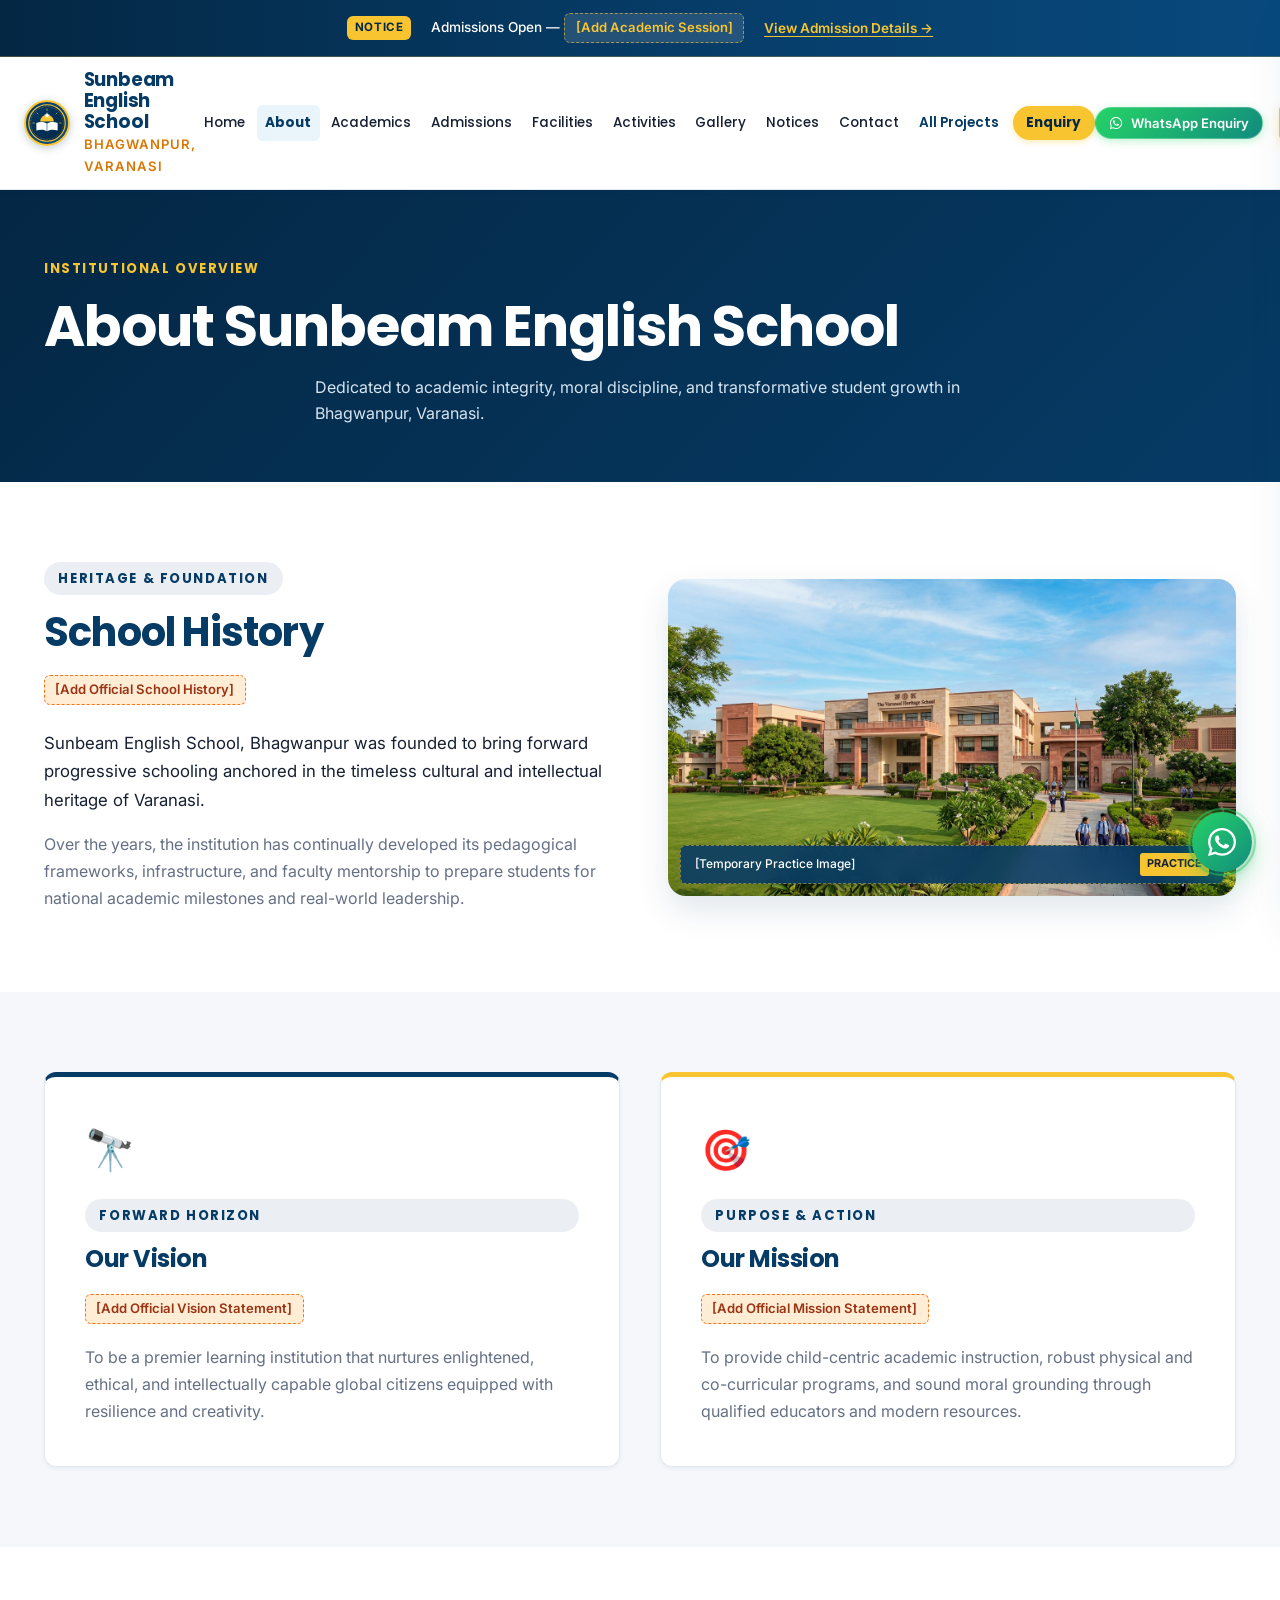
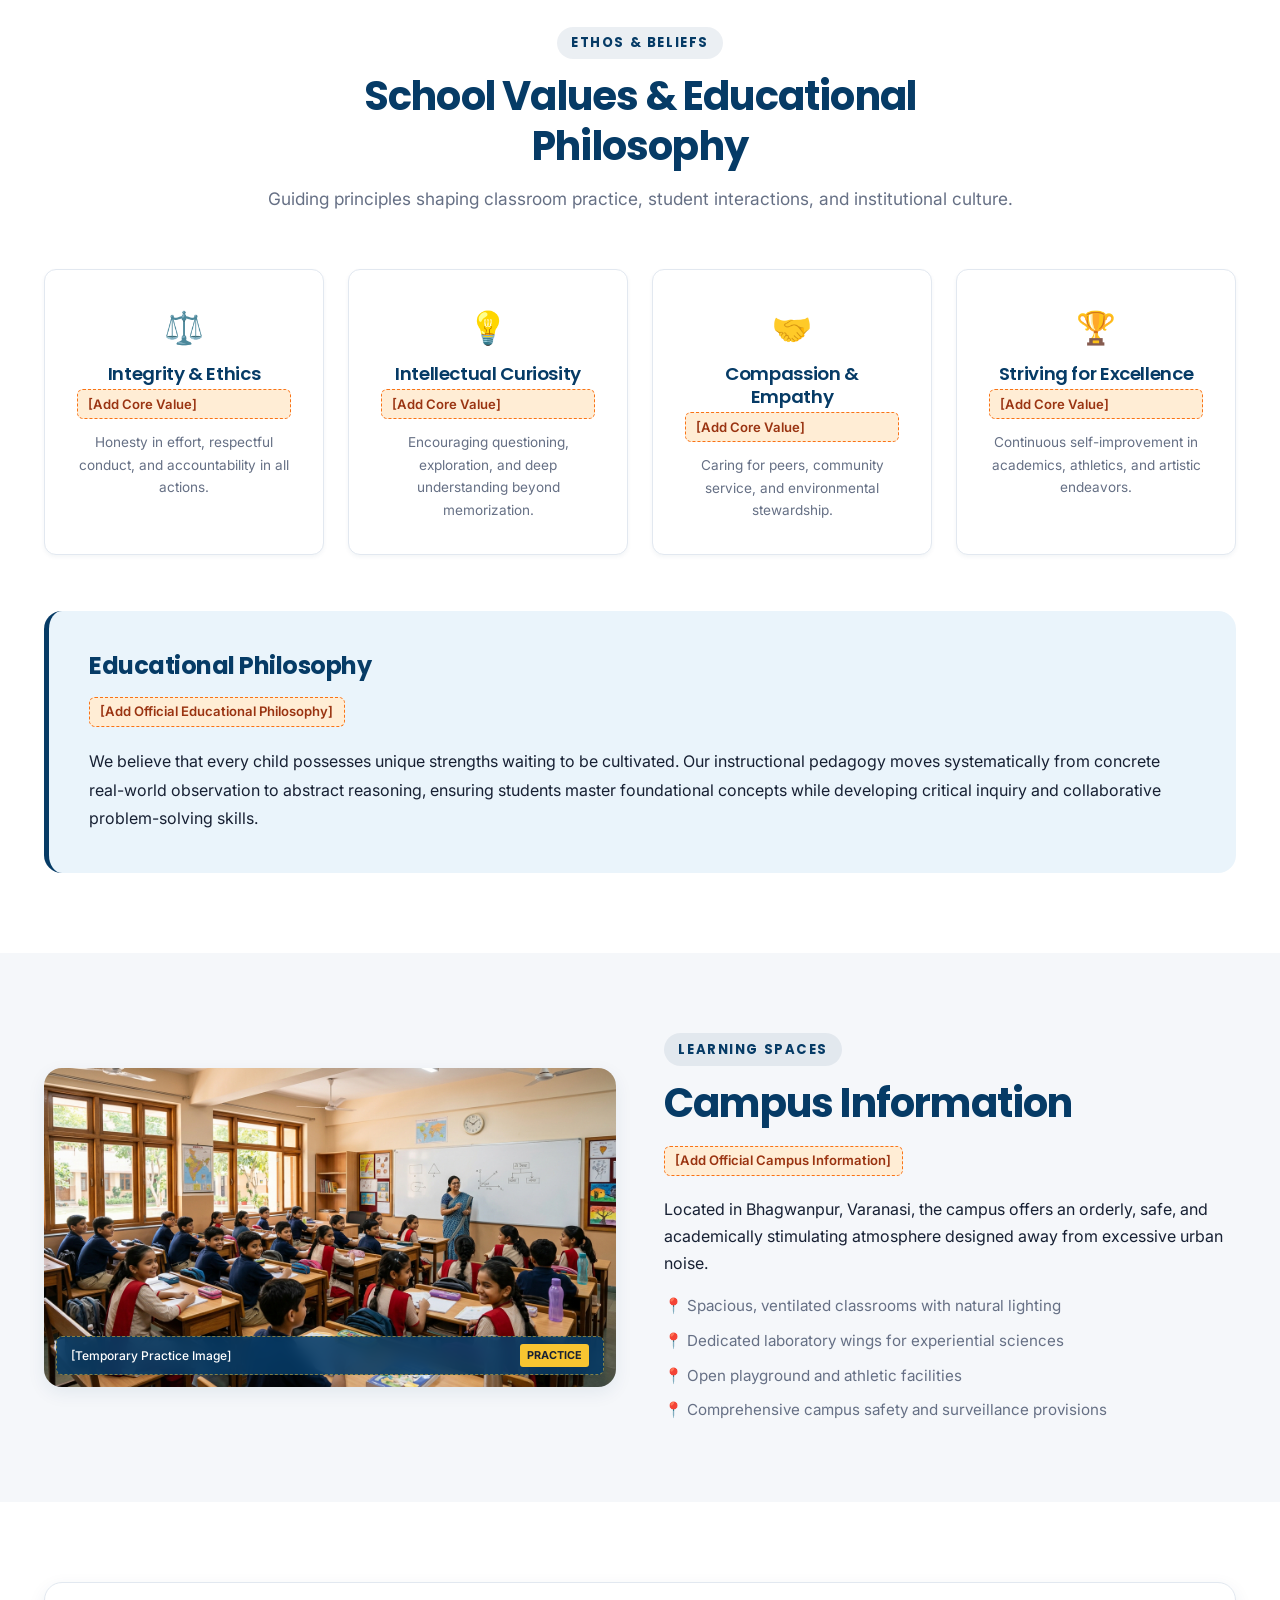
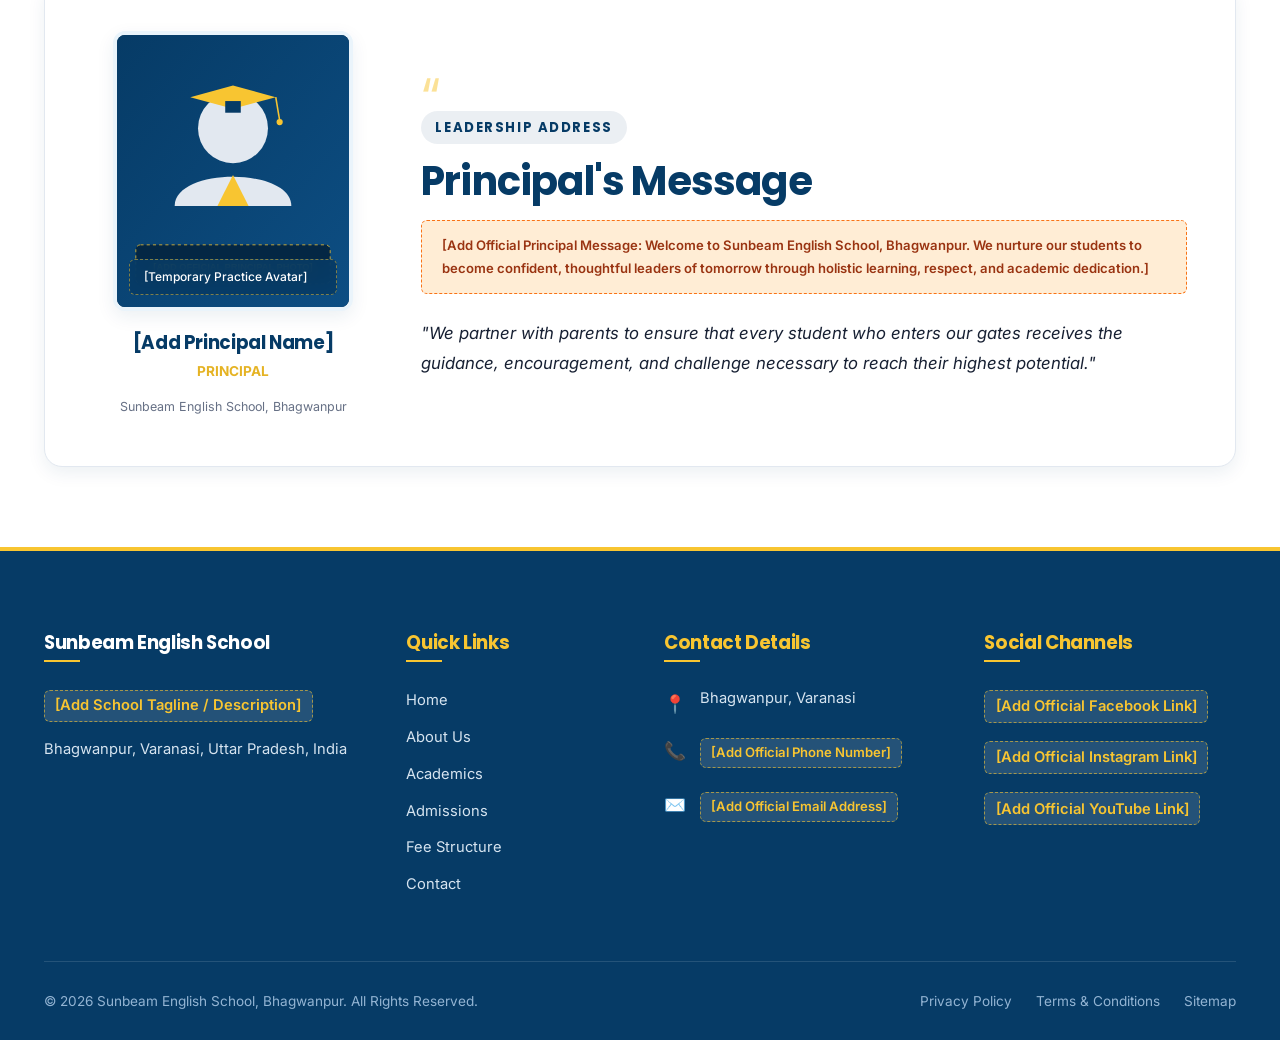
==== commit f6e01089: "Add interactive WhatsApp Enquiry chat widget, header buttons, and form integration" ====
--- a/about.html
+++ b/about.html
@@ -13,6 +13,12 @@
 
   <link rel="stylesheet" href="css/style.css">
   <link rel="stylesheet" href="css/components.css">
+
+  <!-- Vercel Web Analytics -->
+  <script>
+    window.va = window.va || function () { (window.vaq = window.vaq || []).push(arguments); };
+  </script>
+  <script defer src="/_vercel/insights/script.js"></script>
 </head>
 <body>
   <!-- Skip Link -->
@@ -49,20 +55,21 @@
           <li><a href="facilities.html" class="nav-link">Facilities</a></li>
           <li><a href="activities.html" class="nav-link">Activities</a></li>
           <li><a href="gallery.html" class="nav-link">Gallery</a></li>
-          <li class="has-dropdown">
-            <a href="#" class="nav-link dropdown-trigger">More <span style="font-size: 0.75rem;">▼</span></a>
-            <ul class="dropdown-menu">
-              <li><a href="faculty.html">👨‍🏫 Faculty &amp; Staff</a></li>
-              <li><a href="notices.html">📌 Notice Board</a></li>
-              <li><a href="fees.html">💳 Fee Structure</a></li>
-              <li><a href="contact.html">📞 Contact School</a></li>
-            </ul>
-          </li>
+          <li><a href="notices.html" class="nav-link">Notices</a></li>
+          <li><a href="contact.html" class="nav-link">Contact</a></li>
+          <li><a href="projects.html" class="nav-link nav-link-projects">All Projects</a></li>
+          <li><a href="enquiry.html" class="nav-link nav-link-enquiry">Enquiry</a></li>
         </ul>
       </nav>
 
       <div class="header-actions">
-        <a href="admissions.html" class="btn btn-gold btn-sm trigger-admission-modal">Apply for Admission</a>
+        <button type="button" class="btn-whatsapp-header" data-whatsapp-widget-trigger="true" title="WhatsApp Admissions Enquiry (+91 9519073791)">
+          <svg class="whatsapp-icon" xmlns="http://www.w3.org/2000/svg" viewBox="0 0 448 512" width="15" height="15" fill="currentColor">
+            <path d="M380.9 97.1C339 55.1 283.2 32 223.9 32c-122.4 0-222 99.6-222 222 0 39.1 10.2 77.3 29.6 111L0 480l117.7-30.9c32.4 17.7 68.9 27 106.1 27h.1c122.3 0 224.1-99.6 224.1-222 0-59.3-25.2-115-67.1-157zm-157 341.6c-33.2 0-65.7-8.9-94-25.7l-6.7-4-69.8 18.3L72 359.2l-4.4-7c-18.5-29.4-28.2-63.3-28.2-98.2 0-101.7 82.8-184.5 184.6-184.5 49.3 0 95.6 19.2 130.4 54.1 34.8 34.9 56.2 81.2 56.1 130.5 0 101.8-84.9 184.6-186.6 184.6zm101.2-138.2c-5.5-2.8-32.8-16.2-37.9-18-5.1-1.9-8.8-2.8-12.5 2.8-3.7 5.6-14.3 18-17.6 21.8-3.2 3.7-6.5 4.2-12 1.4-32.6-16.3-54-29.1-75.5-66-5.7-9.8 5.7-9.1 16.3-30.3 1.8-3.7.9-6.9-.5-9.7-1.4-2.8-12.5-30.1-17.1-41.2-4.5-10.8-9.1-9.3-12.5-9.5-3.2-.2-6.9-.2-10.6-.2-3.7 0-9.7 1.4-14.8 6.9-5.1 5.6-19.4 19-19.4 46.3 0 27.3 19.9 53.7 22.6 57.4 2.8 3.7 39.1 59.7 94.8 83.8 35.2 15.2 49 16.5 66.6 13.9 10.7-1.6 32.8-13.4 37.4-26.4 4.6-13 4.6-24.1 3.2-26.4-1.3-2.5-5-3.9-10.5-6.6z"/>
+          </svg>
+          <span>WhatsApp Enquiry</span>
+        </button>
+        <a href="enquiry.html" class="btn btn-gold btn-sm trigger-admission-modal">Apply / Enquiry</a>
         <button class="mobile-toggle" aria-label="Open Mobile Menu">&#9776;</button>
       </div>
     </div>
@@ -83,14 +90,20 @@
       <a href="about.html" class="active">About School</a>
       <a href="academics.html">Academics</a>
       <a href="admissions.html">Admissions</a>
-      <a href="fees.html">Fee Structure</a>
       <a href="facilities.html">Facilities</a>
       <a href="activities.html">Activities</a>
       <a href="gallery.html">Gallery</a>
+      <a href="notices.html">Notices</a>
+      <a href="contact.html">Contact</a>
+      <a href="projects.html" class="highlight-link">All Projects</a>
+      <a href="enquiry.html" class="highlight-link">Online Enquiry</a>
+      <div class="drawer-nav-divider"></div>
+      <a href="fees.html">Fee Structure</a>
       <a href="faculty.html">Faculty Directory</a>
-      <a href="notices.html">Notice Board</a>
-      <a href="contact.html">Contact Us</a>
     </nav>
+    <div class="drawer-cta" style="margin-top: 1.5rem;">
+      <a href="enquiry.html" class="btn btn-gold btn-block trigger-admission-modal">Submit Online Enquiry &rarr;</a>
+    </div>
   </aside>
 
   <main id="main-content">
@@ -339,7 +352,36 @@
     </div>
   </footer>
 
+  <!-- Floating WhatsApp Action Button (Official School Contact: +91 9519073791) -->
+  <a href="https://wa.me/919519073791?text=Hello%2C%20I%20would%20like%20to%20enquire%20about%20admission%20at%20Sunbeam%20School.%20Please%20share%20the%20admission%20details." 
+     class="whatsapp-float" 
+     id="whatsappFloat" 
+     target="_blank" 
+     rel="noopener noreferrer" 
+     aria-label="Enquire about admission on WhatsApp" 
+     title="Enquire on WhatsApp (+91 9519073791)">
+    <span class="whatsapp-float-tooltip">
+      <span class="whatsapp-tooltip-dot"></span>
+      <span>Enquire on WhatsApp</span>
+    </span>
+    <svg class="whatsapp-icon" xmlns="http://www.w3.org/2000/svg" viewBox="0 0 448 512" width="32" height="32" fill="currentColor" aria-hidden="true">
+      <path d="M380.9 97.1C339 55.1 283.2 32 223.9 32c-122.4 0-222 99.6-222 222 0 39.1 10.2 77.3 29.6 111L0 480l117.7-30.9c32.4 17.7 68.9 27 106.1 27h.1c122.3 0 224.1-99.6 224.1-222 0-59.3-25.2-115-67.1-157zm-157 341.6c-33.2 0-65.7-8.9-94-25.7l-6.7-4-69.8 18.3L72 359.2l-4.4-7c-18.5-29.4-28.2-63.3-28.2-98.2 0-101.7 82.8-184.5 184.6-184.5 49.3 0 95.6 19.2 130.4 54.1 34.8 34.9 56.2 81.2 56.1 130.5 0 101.8-84.9 184.6-186.6 184.6zm101.2-138.2c-5.5-2.8-32.8-16.2-37.9-18-5.1-1.9-8.8-2.8-12.5 2.8-3.7 5.6-14.3 18-17.6 21.8-3.2 3.7-6.5 4.2-12 1.4-32.6-16.3-54-29.1-75.5-66-5.7-9.8 5.7-9.1 16.3-30.3 1.8-3.7.9-6.9-.5-9.7-1.4-2.8-12.5-30.1-17.1-41.2-4.5-10.8-9.1-9.3-12.5-9.5-3.2-.2-6.9-.2-10.6-.2-3.7 0-9.7 1.4-14.8 6.9-5.1 5.6-19.4 19-19.4 46.3 0 27.3 19.9 53.7 22.6 57.4 2.8 3.7 39.1 59.7 94.8 83.8 35.2 15.2 49 16.5 66.6 13.9 10.7-1.6 32.8-13.4 37.4-26.4 4.6-13 4.6-24.1 3.2-26.4-1.3-2.5-5-3.9-10.5-6.6z"/>
+    </svg>
+  </a>
+
+  <!-- Scripts -->
+  <script src="js/whatsapp-config.js"></script>
   <script src="js/main.js"></script>
   <script src="js/forms.js"></script>
+
+  <!-- Vercel Web Analytics & Speed Insights -->
+  <script>
+    window.va = window.va || function () { (window.vaq = window.vaq || []).push(arguments); };
+  </script>
+  <script defer src="/_vercel/insights/script.js"></script>
+  <script>
+    window.si = window.si || function () { (window.siq = window.siq || []).push(arguments); };
+  </script>
+  <script defer src="/_vercel/speed-insights/script.js"></script>
 </body>
 </html>
--- a/css/style.css
+++ b/css/style.css
@@ -341,3 +341,684 @@
 .skip-link:focus {
   top: 1rem;
 }
+
+/* ==========================================================================
+   WhatsApp Integration Styles
+   ========================================================================== */
+
+/* Floating WhatsApp Action Button */
+.whatsapp-float {
+  position: fixed;
+  bottom: 28px;
+  right: 28px;
+  width: 60px;
+  height: 60px;
+  background: linear-gradient(135deg, #25D366 0%, #128C7E 100%);
+  color: #FFFFFF !important;
+  border-radius: 50%;
+  display: flex;
+  align-items: center;
+  justify-content: center;
+  box-shadow: 0 8px 24px rgba(37, 211, 102, 0.4), 0 3px 8px rgba(0, 0, 0, 0.18);
+  z-index: 998;
+  cursor: pointer;
+  text-decoration: none;
+  transition: transform 0.3s cubic-bezier(0.34, 1.56, 0.64, 1), box-shadow 0.3s ease;
+  -webkit-tap-highlight-color: transparent;
+}
+
+.whatsapp-float:hover {
+  transform: scale(1.08) translateY(-3px);
+  box-shadow: 0 12px 30px rgba(37, 211, 102, 0.55), 0 5px 12px rgba(0, 0, 0, 0.22);
+  color: #FFFFFF !important;
+}
+
+.whatsapp-float:active {
+  transform: scale(0.96);
+}
+
+.whatsapp-float svg {
+  width: 32px;
+  height: 32px;
+  fill: #FFFFFF;
+  transition: transform 0.25s ease;
+}
+
+.whatsapp-float:hover svg {
+  transform: scale(1.05);
+}
+
+/* Subtle Pulsing Ring Effect */
+.whatsapp-float::before {
+  content: '';
+  position: absolute;
+  inset: -4px;
+  border-radius: 50%;
+  border: 2px solid rgba(37, 211, 102, 0.6);
+  animation: wa-pulse 2.8s infinite cubic-bezier(0.24, 0, 0.38, 1);
+  pointer-events: none;
+  opacity: 0.8;
+}
+
+@keyframes wa-pulse {
+  0% {
+    transform: scale(0.95);
+    opacity: 0.8;
+  }
+  50% {
+    transform: scale(1.22);
+    opacity: 0;
+  }
+  100% {
+    transform: scale(1.22);
+    opacity: 0;
+  }
+}
+
+/* Tooltip Badge on Desktop */
+.whatsapp-float-tooltip {
+  position: absolute;
+  right: calc(100% + 14px);
+  top: 50%;
+  transform: translateY(-50%) translateX(6px);
+  background: #063B66;
+  color: #FFFFFF;
+  padding: 0.5rem 0.95rem;
+  border-radius: 8px;
+  font-size: 0.82rem;
+  font-weight: 600;
+  white-space: nowrap;
+  box-shadow: 0 6px 20px rgba(0, 0, 0, 0.22);
+  opacity: 0;
+  visibility: hidden;
+  transition: opacity 0.25s ease, transform 0.25s ease;
+  pointer-events: none;
+  display: flex;
+  align-items: center;
+  gap: 0.45rem;
+  border: 1px solid rgba(248, 197, 49, 0.3);
+}
+
+.whatsapp-float-tooltip::after {
+  content: '';
+  position: absolute;
+  top: 50%;
+  left: 100%;
+  transform: translateY(-50%);
+  border-width: 6px;
+  border-style: solid;
+  border-color: transparent transparent transparent #063B66;
+}
+
+.whatsapp-tooltip-dot {
+  width: 7px;
+  height: 7px;
+  background: #25D366;
+  border-radius: 50%;
+  box-shadow: 0 0 6px #25D366;
+}
+
+.whatsapp-float:hover .whatsapp-float-tooltip,
+.whatsapp-float:focus-visible .whatsapp-float-tooltip {
+  opacity: 1;
+  visibility: visible;
+  transform: translateY(-50%) translateX(0);
+}
+
+/* Offset Toast Container so it doesn't overlap the WhatsApp button */
+.toast-container {
+  bottom: calc(28px + 68px) !important;
+}
+
+/* Responsive adjustments for Mobile */
+@media (max-width: 768px) {
+  .whatsapp-float {
+    bottom: max(20px, env(safe-area-inset-bottom, 20px));
+    right: 20px;
+    width: 52px;
+    height: 52px;
+  }
+
+  .whatsapp-float svg {
+    width: 28px;
+    height: 28px;
+  }
+
+  .whatsapp-float-tooltip {
+    display: none;
+  }
+
+  .toast-container {
+    bottom: calc(max(20px, env(safe-area-inset-bottom, 20px)) + 60px) !important;
+  }
+}
+
+/* Enquire on WhatsApp CTA Buttons */
+.btn-whatsapp {
+  display: inline-flex;
+  align-items: center;
+  justify-content: center;
+  gap: 0.55rem;
+  background: linear-gradient(135deg, #25D366 0%, #1EBE5D 100%);
+  color: #FFFFFF !important;
+  font-family: var(--font-body, 'Inter', sans-serif);
+  font-weight: 600;
+  font-size: 0.94rem;
+  padding: 0.75rem 1.4rem;
+  border-radius: var(--radius-full, 9999px);
+  text-decoration: none;
+  box-shadow: 0 4px 14px rgba(37, 211, 102, 0.35);
+  transition: all var(--transition-fast, 0.2s ease);
+  border: 1px solid rgba(255, 255, 255, 0.2);
+  cursor: pointer;
+  line-height: 1.3;
+}
+
+.btn-whatsapp:hover {
+  background: linear-gradient(135deg, #20BD5A 0%, #128C7E 100%);
+  color: #FFFFFF !important;
+  transform: translateY(-2px);
+  box-shadow: 0 6px 20px rgba(37, 211, 102, 0.45);
+}
+
+.btn-whatsapp:active {
+  transform: translateY(0);
+}
+
+.btn-whatsapp svg {
+  width: 1.15rem;
+  height: 1.15rem;
+  fill: currentColor;
+  flex-shrink: 0;
+}
+
+.btn-whatsapp-sm {
+  padding: 0.5rem 1.05rem;
+  font-size: 0.85rem;
+}
+
+.btn-whatsapp-sm svg {
+  width: 1rem;
+  height: 1rem;
+}
+
+.btn-whatsapp-lg {
+  padding: 0.9rem 1.85rem;
+  font-size: 1.05rem;
+}
+
+.btn-whatsapp-lg svg {
+  width: 1.3rem;
+  height: 1.3rem;
+}
+
+.btn-whatsapp-block {
+  display: flex;
+  width: 100%;
+}
+
+.btn-whatsapp-outline {
+  background: #FFFFFF;
+  color: #075E54 !important;
+  border: 2px solid #25D366;
+  box-shadow: 0 2px 8px rgba(37, 211, 102, 0.15);
+}
+
+.btn-whatsapp-outline:hover {
+  background: #F0FDF4;
+  color: #064E3B !important;
+  border-color: #128C7E;
+  box-shadow: 0 4px 14px rgba(37, 211, 102, 0.28);
+}
+
+.btn-whatsapp-outline svg {
+  fill: #25D366;
+}
+
+/* WhatsApp Callout Card */
+.whatsapp-enquiry-card {
+  background: linear-gradient(135deg, #F0FDF4 0%, #E8F8F0 100%);
+  border: 1px solid #86EFAC;
+  border-radius: var(--radius-md, 12px);
+  padding: 1.35rem 1.6rem;
+  display: flex;
+  align-items: center;
+  justify-content: space-between;
+  flex-wrap: wrap;
+  gap: 1rem;
+  box-shadow: 0 2px 10px rgba(37, 211, 102, 0.1);
+  margin-top: 1.25rem;
+}
+
+.whatsapp-enquiry-card-content {
+  display: flex;
+  align-items: center;
+  gap: 1rem;
+  flex: 1 1 260px;
+}
+
+.whatsapp-enquiry-icon-wrap {
+  width: 44px;
+  height: 44px;
+  border-radius: 50%;
+  background: #25D366;
+  color: #FFFFFF;
+  display: flex;
+  align-items: center;
+  justify-content: center;
+  flex-shrink: 0;
+  box-shadow: 0 4px 10px rgba(37, 211, 102, 0.35);
+}
+
+.whatsapp-enquiry-icon-wrap svg {
+  width: 24px;
+  height: 24px;
+  fill: #FFFFFF;
+}
+
+.whatsapp-enquiry-card-title {
+  color: #064E3B;
+  font-size: 0.98rem;
+  font-weight: 700;
+  margin-bottom: 0.2rem;
+}
+
+.whatsapp-enquiry-card-desc {
+  color: #047857;
+  font-size: 0.84rem;
+  margin-bottom: 0;
+  line-height: 1.4;
+}
+
+/* ==========================================================================
+   Header WhatsApp Enquiry CTA
+   ========================================================================== */
+.btn-whatsapp-header {
+  display: inline-flex;
+  align-items: center;
+  gap: 0.45rem;
+  background: linear-gradient(135deg, #25D366 0%, #128C7E 100%);
+  color: #FFFFFF !important;
+  font-family: var(--font-body, 'Inter', sans-serif);
+  font-size: 0.82rem;
+  font-weight: 600;
+  padding: 0.42rem 0.85rem;
+  border-radius: var(--radius-full, 9999px);
+  border: 1px solid rgba(255, 255, 255, 0.25);
+  box-shadow: 0 2px 8px rgba(37, 211, 102, 0.3);
+  cursor: pointer;
+  text-decoration: none;
+  transition: transform 0.2s ease, box-shadow 0.2s ease, background 0.2s ease;
+  white-space: nowrap;
+}
+
+.btn-whatsapp-header:hover {
+  transform: translateY(-1px);
+  box-shadow: 0 4px 12px rgba(37, 211, 102, 0.45);
+  background: linear-gradient(135deg, #22c55e 0%, #0d9488 100%);
+  color: #FFFFFF !important;
+}
+
+.btn-whatsapp-header svg {
+  width: 14px;
+  height: 14px;
+  fill: currentColor;
+  flex-shrink: 0;
+}
+
+@media (max-width: 992px) {
+  .btn-whatsapp-header span {
+    display: none;
+  }
+  .btn-whatsapp-header {
+    padding: 0.45rem;
+    border-radius: 50%;
+    width: 34px;
+    height: 34px;
+    justify-content: center;
+  }
+  .btn-whatsapp-header svg {
+    width: 16px;
+    height: 16px;
+  }
+}
+
+/* ==========================================================================
+   Interactive WhatsApp Enquiry Chat Widget
+   ========================================================================== */
+.whatsapp-enquiry-widget {
+  position: fixed;
+  bottom: 100px;
+  right: 28px;
+  width: 375px;
+  max-width: calc(100vw - 32px);
+  background: #FFFFFF;
+  border-radius: 18px;
+  box-shadow: 0 16px 45px rgba(4, 39, 68, 0.22), 0 4px 14px rgba(37, 211, 102, 0.15);
+  border: 1px solid rgba(18, 140, 126, 0.22);
+  z-index: 1001;
+  transform: translateY(20px) scale(0.94);
+  opacity: 0;
+  visibility: hidden;
+  pointer-events: none;
+  transition: transform 0.32s cubic-bezier(0.16, 1, 0.3, 1), opacity 0.25s ease, visibility 0.25s;
+  overflow: hidden;
+  display: flex;
+  flex-direction: column;
+}
+
+.whatsapp-enquiry-widget.active {
+  transform: translateY(0) scale(1);
+  opacity: 1;
+  visibility: visible;
+  pointer-events: auto;
+}
+
+/* Widget Header */
+.wa-widget-header {
+  background: linear-gradient(135deg, #075E54 0%, #128C7E 100%);
+  color: #FFFFFF;
+  padding: 1rem 1.15rem;
+  display: flex;
+  align-items: center;
+  justify-content: space-between;
+  box-shadow: 0 2px 8px rgba(0, 0, 0, 0.12);
+}
+
+.wa-widget-brand {
+  display: flex;
+  align-items: center;
+  gap: 0.75rem;
+}
+
+.wa-widget-avatar {
+  position: relative;
+  width: 42px;
+  height: 42px;
+  border-radius: 50%;
+  background: #FFFFFF;
+  display: flex;
+  align-items: center;
+  justify-content: center;
+  flex-shrink: 0;
+  box-shadow: 0 2px 6px rgba(0, 0, 0, 0.2);
+  padding: 3px;
+}
+
+.wa-widget-avatar img {
+  width: 100%;
+  height: 100%;
+  object-fit: contain;
+}
+
+.wa-status-indicator {
+  position: absolute;
+  bottom: 0px;
+  right: 0px;
+  width: 11px;
+  height: 11px;
+  background: #25D366;
+  border: 2px solid #075E54;
+  border-radius: 50%;
+  box-shadow: 0 0 6px #25D366;
+}
+
+.wa-widget-titles {
+  display: flex;
+  flex-direction: column;
+}
+
+.wa-widget-name {
+  font-weight: 700;
+  font-size: 0.95rem;
+  line-height: 1.25;
+  color: #FFFFFF;
+}
+
+.wa-widget-status {
+  font-size: 0.74rem;
+  color: #A7F3D0;
+  font-weight: 500;
+  margin-top: 0.15rem;
+  display: flex;
+  align-items: center;
+  gap: 0.25rem;
+}
+
+.wa-widget-close {
+  background: transparent;
+  border: none;
+  color: #FFFFFF;
+  font-size: 1.4rem;
+  line-height: 1;
+  cursor: pointer;
+  padding: 0.3rem;
+  border-radius: 6px;
+  opacity: 0.85;
+  transition: opacity 0.2s, background 0.2s;
+}
+
+.wa-widget-close:hover {
+  opacity: 1;
+  background: rgba(255, 255, 255, 0.15);
+}
+
+/* Widget Body */
+.wa-widget-body {
+  padding: 1.1rem;
+  background: #F8FAFC;
+  max-height: 440px;
+  overflow-y: auto;
+}
+
+.wa-chat-bubble {
+  background: #FFFFFF;
+  border-radius: 4px 14px 14px 14px;
+  padding: 0.85rem 1rem;
+  box-shadow: 0 2px 8px rgba(0, 0, 0, 0.05);
+  border-left: 3px solid #25D366;
+  margin-bottom: 0.9rem;
+}
+
+.wa-bubble-sender {
+  font-size: 0.74rem;
+  font-weight: 700;
+  color: #075E54;
+  margin-bottom: 0.2rem;
+  text-transform: uppercase;
+  letter-spacing: 0.4px;
+}
+
+.wa-bubble-text {
+  font-size: 0.85rem;
+  color: #334155;
+  line-height: 1.45;
+  margin: 0;
+}
+
+.wa-bubble-time {
+  font-size: 0.68rem;
+  color: #94A3B8;
+  text-align: right;
+  display: block;
+  margin-top: 0.35rem;
+}
+
+/* Quick Topic Chips */
+.wa-quick-topics {
+  margin-bottom: 0.85rem;
+}
+
+.wa-topics-label {
+  font-size: 0.72rem;
+  font-weight: 600;
+  color: #64748B;
+  text-transform: uppercase;
+  letter-spacing: 0.4px;
+  display: block;
+  margin-bottom: 0.4rem;
+}
+
+.wa-chips-row {
+  display: flex;
+  flex-wrap: wrap;
+  gap: 0.35rem;
+}
+
+.wa-chip {
+  background: #FFFFFF;
+  border: 1px solid #CBD5E1;
+  border-radius: 20px;
+  padding: 0.3rem 0.65rem;
+  font-size: 0.74rem;
+  font-weight: 600;
+  color: #1E293B;
+  cursor: pointer;
+  transition: all 0.18s ease;
+  line-height: 1.3;
+}
+
+.wa-chip:hover {
+  border-color: #25D366;
+  color: #065F46;
+  background: #F0FDF4;
+}
+
+.wa-chip.active {
+  background: #ECFDF5;
+  border-color: #25D366;
+  color: #065F46;
+  box-shadow: 0 1px 4px rgba(37, 211, 102, 0.25);
+}
+
+/* Quick Form */
+.wa-quick-form {
+  display: flex;
+  flex-direction: column;
+  gap: 0.55rem;
+}
+
+.wa-form-row {
+  display: flex;
+  flex-direction: column;
+}
+
+.wa-form-cols {
+  display: grid;
+  grid-template-columns: 1fr 1fr;
+  gap: 0.45rem;
+}
+
+.wa-form-input {
+  width: 100%;
+  padding: 0.55rem 0.75rem;
+  font-size: 0.82rem;
+  border: 1px solid #CBD5E1;
+  border-radius: 8px;
+  background: #FFFFFF;
+  color: #0F172A;
+  outline: none;
+  font-family: inherit;
+  transition: border-color 0.2s, box-shadow 0.2s;
+}
+
+.wa-form-input:focus {
+  border-color: #25D366;
+  box-shadow: 0 0 0 3px rgba(37, 211, 102, 0.18);
+}
+
+.wa-textarea {
+  resize: vertical;
+  min-height: 48px;
+}
+
+.wa-btn-submit {
+  width: 100%;
+  background: linear-gradient(135deg, #25D366 0%, #128C7E 100%);
+  color: #FFFFFF;
+  border: none;
+  border-radius: 8px;
+  padding: 0.65rem 1rem;
+  font-size: 0.88rem;
+  font-weight: 700;
+  cursor: pointer;
+  display: flex;
+  align-items: center;
+  justify-content: center;
+  gap: 0.5rem;
+  box-shadow: 0 3px 12px rgba(37, 211, 102, 0.35);
+  transition: transform 0.2s, filter 0.2s, box-shadow 0.2s;
+  margin-top: 0.2rem;
+}
+
+.wa-btn-submit:hover {
+  filter: brightness(1.06);
+  transform: translateY(-1px);
+  box-shadow: 0 5px 16px rgba(37, 211, 102, 0.45);
+}
+
+.wa-widget-or {
+  display: flex;
+  align-items: center;
+  justify-content: center;
+  gap: 0.5rem;
+  margin: 0.3rem 0;
+  font-size: 0.68rem;
+  color: #94A3B8;
+  font-weight: 700;
+  text-transform: uppercase;
+}
+
+.wa-widget-or::before,
+.wa-widget-or::after {
+  content: '';
+  flex: 1;
+  height: 1px;
+  background: #E2E8F0;
+}
+
+.wa-btn-direct {
+  width: 100%;
+  background: #FFFFFF;
+  color: #075E54;
+  border: 1px dashed #128C7E;
+  border-radius: 8px;
+  padding: 0.45rem 0.75rem;
+  font-size: 0.78rem;
+  font-weight: 600;
+  text-align: center;
+  text-decoration: none;
+  display: block;
+  transition: all 0.2s;
+}
+
+.wa-btn-direct:hover {
+  background: #ECFDF5;
+  border-color: #25D366;
+  color: #064E3B;
+}
+
+/* Widget Footer */
+.wa-widget-footer {
+  padding: 0.55rem 1rem;
+  background: #F1F5F9;
+  border-top: 1px solid #E2E8F0;
+  font-size: 0.7rem;
+  color: #64748B;
+  text-align: center;
+  display: flex;
+  align-items: center;
+  justify-content: center;
+}
+
+/* Mobile Adjustment for Widget */
+@media (max-width: 480px) {
+  .whatsapp-enquiry-widget {
+    bottom: 82px;
+    right: 12px;
+    left: 12px;
+    width: auto;
+    max-width: none;
+  }
+}
+
--- a/css/components.css
+++ b/css/components.css
@@ -133,21 +133,22 @@
 .nav-menu {
   display: flex;
   align-items: center;
-  gap: 0.35rem;
+  gap: 0.2rem;
   list-style: none;
 }
 
 .nav-link {
   font-family: var(--font-heading);
-  font-size: 0.92rem;
+  font-size: 0.85rem;
   font-weight: 500;
   color: var(--text-main);
-  padding: 0.5rem 0.75rem;
+  padding: 0.42rem 0.52rem;
   border-radius: var(--radius-sm);
   transition: all var(--transition-fast);
   display: inline-flex;
   align-items: center;
-  gap: 0.25rem;
+  gap: 0.2rem;
+  white-space: nowrap;
 }
 
 .nav-link:hover,
@@ -157,8 +158,31 @@
 }
 
 .nav-link.active {
+  font-weight: 700;
+  color: var(--primary);
+}
+
+.nav-link-enquiry {
+  background: var(--accent);
+  color: var(--primary-dark) !important;
+  font-weight: 700 !important;
+  border-radius: var(--radius-full);
+  padding: 0.35rem 0.85rem !important;
+  box-shadow: 0 2px 6px rgba(248, 197, 49, 0.35);
+  margin-left: 0.15rem;
+}
+
+.nav-link-enquiry:hover {
+  background: var(--accent-hover) !important;
+  transform: translateY(-1px);
+  box-shadow: 0 4px 10px rgba(248, 197, 49, 0.45);
+}
+
+.nav-link-projects {
+  color: var(--primary);
   font-weight: 600;
 }
+
 
 /* Dropdown Menu */
 .has-dropdown {
@@ -907,6 +931,126 @@
   display: flex;
 }
 
+/* Quick Admission Modal - Mobile First & Highly Responsive */
+#admissionModal {
+  position: fixed;
+  top: 0;
+  left: 0;
+  width: 100%;
+  height: 100%;
+  height: 100dvh;
+  background: rgba(4, 39, 68, 0.88);
+  backdrop-filter: blur(8px);
+  -webkit-backdrop-filter: blur(8px);
+  z-index: 12000;
+  display: none;
+  align-items: center;
+  justify-content: center;
+  padding: 1.25rem;
+  overflow-y: auto;
+  -webkit-overflow-scrolling: touch;
+}
+
+#admissionModal.active {
+  display: flex !important;
+}
+
+#admissionModal .admission-modal-dialog {
+  background: var(--white, #ffffff);
+  color: var(--text-main, #172033);
+  width: 100%;
+  max-width: 600px;
+  border-radius: var(--radius-lg, 16px);
+  padding: 2.25rem 2rem 2.5rem;
+  position: relative;
+  box-shadow: 0 25px 60px -15px rgba(4, 39, 68, 0.5);
+  max-height: 90vh;
+  max-height: 90dvh;
+  overflow-y: auto;
+  -webkit-overflow-scrolling: touch;
+  margin: auto;
+}
+
+#admissionModal .modal-close-btn {
+  position: absolute;
+  top: 1.15rem;
+  right: 1.15rem;
+  width: 40px;
+  height: 40px;
+  background: #F1F5F9;
+  border: 1px solid var(--border-light, #E2E8F0);
+  border-radius: 50%;
+  display: flex;
+  align-items: center;
+  justify-content: center;
+  font-size: 1.4rem;
+  color: var(--text-muted, #64748b);
+  cursor: pointer;
+  transition: all 0.2s ease;
+  z-index: 10;
+  line-height: 1;
+}
+
+#admissionModal .modal-close-btn:hover {
+  background: var(--primary, #063B66);
+  color: #fff;
+}
+
+#admissionModal .modal-form-grid {
+  display: grid;
+  grid-template-columns: 1fr 1fr;
+  gap: 1rem;
+  margin-bottom: 1rem;
+}
+
+@media (max-width: 640px) {
+  #admissionModal {
+    padding: 0.5rem 0.5rem 1rem;
+    align-items: flex-end;
+  }
+
+  #admissionModal .admission-modal-dialog {
+    padding: 1.5rem 1.15rem 2rem;
+    border-radius: 20px 20px 14px 14px;
+    max-height: 88vh;
+    max-height: 88dvh;
+  }
+
+  #admissionModal .modal-form-grid {
+    grid-template-columns: 1fr !important;
+    gap: 0.75rem !important;
+    margin-bottom: 0.75rem !important;
+  }
+
+  #admissionModal h3 {
+    font-size: 1.25rem !important;
+    padding-right: 2.5rem;
+  }
+
+  #admissionModal .modal-desc {
+    font-size: 0.8rem !important;
+    margin-bottom: 1rem !important;
+    line-height: 1.4;
+  }
+
+  #admissionModal .form-control {
+    font-size: 16px !important; /* Critical for mobile: Prevents automatic iOS page zoom */
+    padding: 0.7rem 0.85rem !important;
+  }
+
+  #admissionModal .modal-close-btn {
+    top: 0.75rem;
+    right: 0.75rem;
+    width: 36px;
+    height: 36px;
+  }
+
+  #admissionModal button[type="submit"] {
+    font-size: 1rem !important;
+    padding: 0.85rem !important;
+  }
+}
+
 .lightbox-container {
   position: relative;
   max-width: 960px;
@@ -1793,3 +1937,312 @@
     display: none;
   }
 }
+
+/* --------------------------------------------------------------------------
+   14. Breakpoint for 11-Item Navigation Bar
+   -------------------------------------------------------------------------- */
+@media (max-width: 1180px) {
+  .nav-menu {
+    display: none;
+  }
+  .mobile-toggle {
+    display: block;
+  }
+}
+
+/* --------------------------------------------------------------------------
+   15. Unified Share Link Banner & Cards
+   -------------------------------------------------------------------------- */
+.share-link-banner {
+  background: linear-gradient(135deg, rgba(6, 59, 102, 0.96), rgba(4, 39, 68, 0.98));
+  border: 1px solid rgba(248, 197, 49, 0.4);
+  border-radius: var(--radius-md);
+  padding: 1rem 1.5rem;
+  display: flex;
+  align-items: center;
+  justify-content: space-between;
+  gap: 1.25rem;
+  flex-wrap: wrap;
+  box-shadow: var(--shadow-md);
+  margin-top: 1.75rem;
+  color: var(--white);
+}
+
+.share-link-banner-text {
+  display: flex;
+  align-items: center;
+  gap: 0.75rem;
+  font-size: 0.92rem;
+  flex-wrap: wrap;
+}
+
+.share-badge {
+  background: var(--accent);
+  color: var(--primary-dark);
+  font-weight: 800;
+  font-size: 0.72rem;
+  padding: 0.2rem 0.6rem;
+  border-radius: var(--radius-full);
+  text-transform: uppercase;
+  letter-spacing: 0.05em;
+  white-space: nowrap;
+}
+
+.share-url-code {
+  background: rgba(255, 255, 255, 0.12);
+  border: 1px dashed rgba(248, 197, 49, 0.5);
+  padding: 0.3rem 0.75rem;
+  border-radius: var(--radius-sm);
+  font-family: monospace;
+  font-size: 0.9rem;
+  color: var(--accent);
+  font-weight: 600;
+  word-break: break-all;
+}
+
+.btn-copy-link {
+  background: var(--accent);
+  color: var(--primary-dark);
+  border: none;
+  font-weight: 700;
+  font-size: 0.82rem;
+  padding: 0.45rem 1rem;
+  border-radius: var(--radius-sm);
+  cursor: pointer;
+  display: inline-flex;
+  align-items: center;
+  gap: 0.35rem;
+  transition: all var(--transition-fast);
+  white-space: nowrap;
+}
+
+.btn-copy-link:hover {
+  background: #fff;
+  transform: translateY(-1px);
+}
+
+/* --------------------------------------------------------------------------
+   16. Projects Directory & Hub Styles
+   -------------------------------------------------------------------------- */
+.projects-header-box {
+  background: linear-gradient(135deg, #042744 0%, #063B66 100%);
+  color: var(--white);
+  padding: 3.5rem 1.5rem;
+  border-radius: var(--radius-lg);
+  margin-bottom: 2.5rem;
+  position: relative;
+  overflow: hidden;
+  box-shadow: var(--shadow-lg);
+}
+
+.projects-filter-bar {
+  display: flex;
+  align-items: center;
+  justify-content: space-between;
+  gap: 1rem;
+  flex-wrap: wrap;
+  margin-bottom: 2rem;
+  padding-bottom: 1rem;
+  border-bottom: 1px solid var(--border-light);
+}
+
+.projects-filter-tabs {
+  display: flex;
+  gap: 0.5rem;
+  flex-wrap: wrap;
+}
+
+.filter-tab-btn {
+  background: var(--light-neutral);
+  color: var(--text-main);
+  border: 1px solid var(--border-light);
+  padding: 0.45rem 1rem;
+  border-radius: var(--radius-full);
+  font-weight: 600;
+  font-size: 0.85rem;
+  cursor: pointer;
+  transition: all var(--transition-fast);
+}
+
+.filter-tab-btn:hover,
+.filter-tab-btn.active {
+  background: var(--primary);
+  color: var(--white);
+  border-color: var(--primary);
+}
+
+.projects-search-input {
+  padding: 0.5rem 1rem;
+  border: 1px solid var(--border-medium);
+  border-radius: var(--radius-full);
+  font-size: 0.88rem;
+  width: 260px;
+  outline: none;
+  transition: border-color var(--transition-fast);
+}
+
+.projects-search-input:focus {
+  border-color: var(--primary);
+  box-shadow: 0 0 0 3px rgba(6, 59, 102, 0.12);
+}
+
+.projects-grid {
+  display: grid;
+  grid-template-columns: repeat(3, 1fr);
+  gap: 1.75rem;
+}
+
+.project-card {
+  background: var(--white);
+  border: 1px solid var(--border-light);
+  border-radius: var(--radius-md);
+  padding: 1.75rem;
+  display: flex;
+  flex-direction: column;
+  justify-content: space-between;
+  box-shadow: var(--shadow-sm);
+  transition: all var(--transition-normal);
+  position: relative;
+}
+
+.project-card:hover {
+  transform: translateY(-4px);
+  box-shadow: var(--shadow-lg);
+  border-color: rgba(6, 59, 102, 0.25);
+}
+
+.project-card-top {
+  display: flex;
+  align-items: flex-start;
+  justify-content: space-between;
+  margin-bottom: 1rem;
+}
+
+.project-icon {
+  width: 48px;
+  height: 48px;
+  border-radius: var(--radius-md);
+  background: var(--light-blue);
+  color: var(--primary);
+  display: flex;
+  align-items: center;
+  justify-content: center;
+  font-size: 1.5rem;
+}
+
+.project-badge {
+  font-size: 0.72rem;
+  font-weight: 700;
+  text-transform: uppercase;
+  padding: 0.2rem 0.55rem;
+  border-radius: var(--radius-full);
+  letter-spacing: 0.04em;
+}
+
+.badge-core { background: #EEF2FF; color: #4338CA; }
+.badge-stem { background: #ECFDF5; color: #047857; }
+.badge-digital { background: #FEF3C7; color: #B45309; }
+.badge-activity { background: #FCE7F3; color: #BE185D; }
+
+.project-card-title {
+  font-size: 1.18rem;
+  color: var(--primary);
+  margin-bottom: 0.45rem;
+}
+
+.project-card-desc {
+  font-size: 0.88rem;
+  color: var(--text-muted);
+  line-height: 1.55;
+  margin-bottom: 1.25rem;
+  flex-grow: 1;
+}
+
+.project-card-highlights {
+  list-style: none;
+  margin-bottom: 1.5rem;
+  display: flex;
+  flex-direction: column;
+  gap: 0.35rem;
+}
+
+.project-card-highlights li {
+  font-size: 0.82rem;
+  color: var(--text-main);
+  display: flex;
+  align-items: center;
+  gap: 0.45rem;
+}
+
+.project-card-highlights li span {
+  color: var(--success);
+  font-weight: 700;
+}
+
+/* --------------------------------------------------------------------------
+   17. Enquiry Section & Portal Styles
+   -------------------------------------------------------------------------- */
+.enquiry-card-wrapper {
+  background: var(--white);
+  border-radius: var(--radius-lg);
+  box-shadow: var(--shadow-lg);
+  border: 1px solid var(--border-light);
+  overflow: hidden;
+}
+
+.enquiry-info-box {
+  background: linear-gradient(135deg, var(--primary-dark) 0%, var(--primary) 100%);
+  color: var(--white);
+  padding: 2.5rem;
+  height: 100%;
+}
+
+.enquiry-info-box h3,
+.enquiry-info-box h4 {
+  color: var(--white);
+}
+
+.enquiry-contact-item {
+  display: flex;
+  align-items: flex-start;
+  gap: 0.85rem;
+  margin-bottom: 1.15rem;
+  font-size: 0.92rem;
+  color: #E2E8F0;
+}
+
+.enquiry-contact-icon {
+  font-size: 1.2rem;
+  line-height: 1;
+}
+
+.drawer-nav a.highlight-link {
+  background: var(--light-blue);
+  color: var(--primary);
+  font-weight: 700;
+}
+.drawer-nav-divider {
+  height: 1px;
+  background: var(--border-light);
+  margin: 0.75rem 0;
+}
+
+@media (max-width: 1024px) {
+  .projects-grid {
+    grid-template-columns: repeat(2, 1fr);
+  }
+}
+
+@media (max-width: 640px) {
+  .projects-grid {
+    grid-template-columns: 1fr;
+  }
+  .share-link-banner {
+    flex-direction: column;
+    align-items: flex-start;
+  }
+  .share-url-code {
+    width: 100%;
+  }
+}
+
